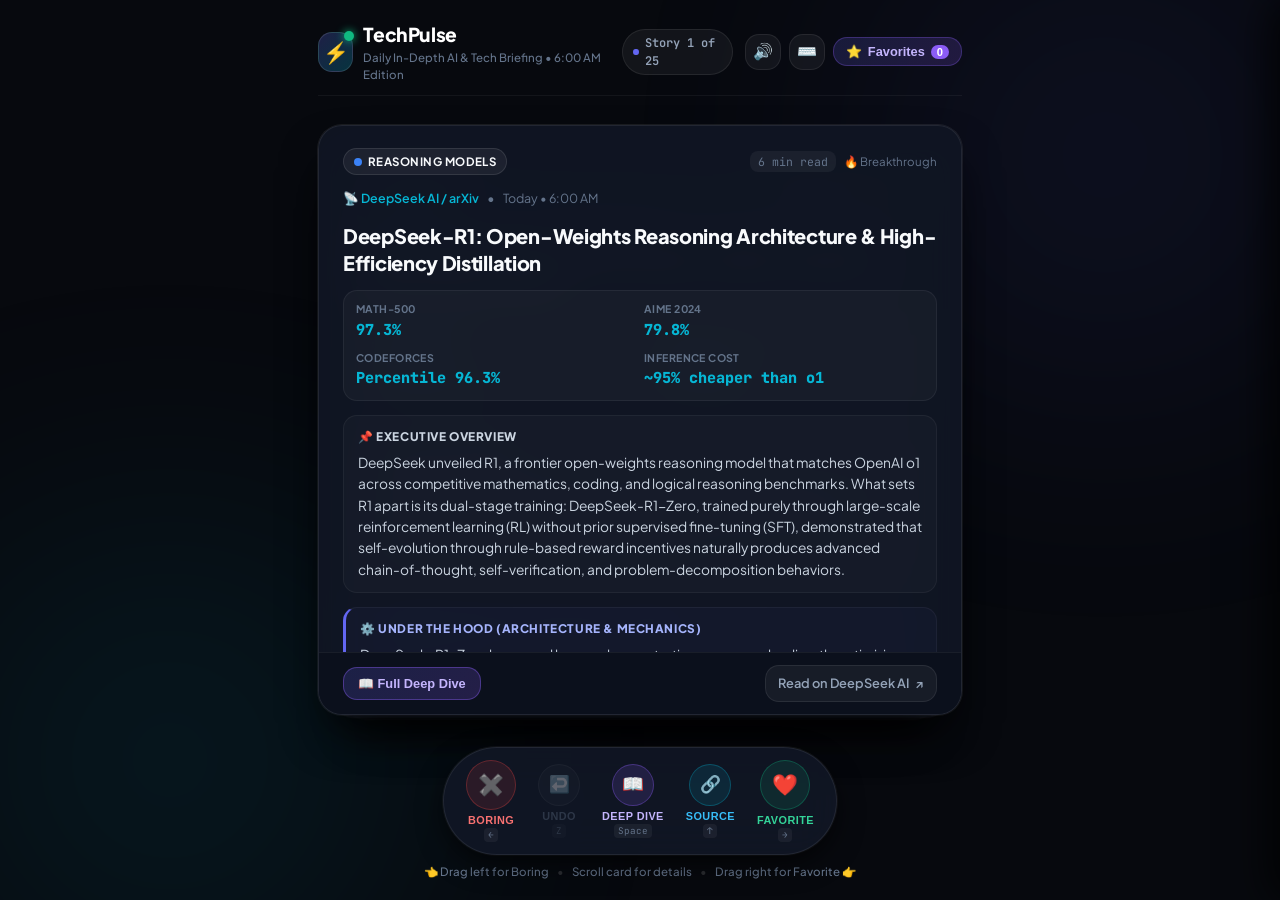
==== index.html @ da5d41d1 "Initial commit: TechPulse AI & Tech Swipe app with 6 AM automation and PWA" ====
<!DOCTYPE html>
<html lang="en">
<head>
  <meta charset="UTF-8">
  <meta name="viewport" content="width=device-width, initial-scale=1.0, maximum-scale=1.0, user-scalable=no">
  <title>TechPulse • In-Depth Daily AI & Tech Swipe</title>
  <meta name="description" content="Tinder-style daily briefing of 25 comprehensive Tech & AI stories. Swipe right to like, swipe left to pass. Fresh edition every morning at 6:00 AM.">
  <link rel="manifest" href="manifest.json">
  <meta name="theme-color" content="#07090e">
  <meta name="apple-mobile-web-app-capable" content="yes">
  <meta name="apple-mobile-web-app-status-bar-style" content="black-translucent">
  <link rel="apple-touch-icon" href="icons/icon-192.png">
  <link rel="icon" type="image/svg+xml" href="icons/icon.svg">
  <link rel="preconnect" href="https://fonts.googleapis.com">
  <link rel="preconnect" href="https://fonts.gstatic.com" crossorigin>
  <link href="https://fonts.googleapis.com/css2?family=Plus+Jakarta+Sans:wght@400;500;600;700;800&family=JetBrains+Mono:wght@400;500;600;700&display=swap" rel="stylesheet">
  <link rel="stylesheet" href="styles.css">
</head>
<body>
  <!-- Ambient background glow elements -->
  <div class="ambient-glow glow-1"></div>
  <div class="ambient-glow glow-2"></div>

  <div class="app-container">
    <!-- Header -->
    <header class="app-header">
      <div class="header-left">
        <div class="brand">
          <div class="brand-icon-wrapper">
            <span class="brand-icon">⚡️</span>
            <span class="live-dot" title="Daily 6:00 AM Auto-Refresh Active"></span>
          </div>
          <div class="brand-text">
            <h1 class="brand-title">TechPulse</h1>
            <p class="brand-subtitle">Daily In-Depth AI & Tech Briefing • 6:00 AM Edition</p>
          </div>
        </div>
      </div>

      <div class="header-center">
        <div class="deck-counter-badge" id="deckCounter">
          <span class="counter-dot"></span>
          <span id="counterText">Story 1 of 25</span>
        </div>
      </div>

      <div class="header-right">
        <!-- Audio toggle -->
        <button id="soundToggleBtn" class="icon-button" title="Toggle Sound FX" aria-label="Toggle Sound Effects">
          <span id="soundIcon">🔊</span>
        </button>

        <!-- Help / Shortcuts -->
        <button id="helpBtn" class="icon-button" title="Keyboard & Swipe Shortcuts" aria-label="Shortcuts">
          <span>⌨️</span>
        </button>

        <!-- Favorites button -->
        <button id="favoritesBtn" class="favorites-toggle-btn" aria-label="Open Saved Articles">
          <span class="fav-icon">⭐️</span>
          <span class="fav-label">Favorites</span>
          <span class="fav-badge" id="favBadgeCount">0</span>
        </button>
      </div>
    </header>

    <!-- Main Swipe Area -->
    <main class="swipe-viewport">
      <!-- Card Stack Canvas Container -->
      <div class="card-stack-container" id="cardStack">
        <div class="deck-loading-state" id="loadingState">
          <div class="spinner"></div>
          <p>Compiling in-depth daily intelligence briefings...</p>
        </div>
      </div>

      <!-- Finished Deck State (Shown when all cards swiped) -->
      <div class="end-of-deck-screen hidden" id="endDeckScreen">
        <div class="end-card-box">
          <div class="end-icon">🎉</div>
          <h2>You're Fully Briefed!</h2>
          <p class="end-subtitle">You reviewed today's complete 25-story in-depth Tech & AI edition.</p>

          <div class="deck-stats-grid">
            <div class="stat-card stat-liked">
              <span class="stat-num" id="statLikedCount">0</span>
              <span class="stat-label">Saved to Favorites</span>
            </div>
            <div class="stat-card stat-passed">
              <span class="stat-num" id="statPassedCount">0</span>
              <span class="stat-label">Passed / Boring</span>
            </div>
            <div class="stat-card stat-total">
              <span class="stat-num" id="statTotalCount">25</span>
              <span class="stat-label">Total Stories</span>
            </div>
          </div>

          <div class="end-actions">
            <button class="btn btn-primary" id="viewFavsFromEndBtn">
              <span>⭐️ View Your Liked Stories (<span id="endFavBtnCount">0</span>)</span>
            </button>
            <button class="btn btn-secondary" id="restartDeckBtn">
              <span>🔄 Restart Today's Deck</span>
            </button>
          </div>

          <div class="daily-notice">
            <span>⏰ Next automatic edition arrives tomorrow at <strong>6:00 AM</strong></span>
          </div>
        </div>
      </div>
    </main>

    <!-- Swipe Action Controls Bar -->
    <footer class="action-dock">
      <div class="dock-buttons">
        <!-- Pass / Boring (Swipe Left) -->
        <button id="passBtn" class="dock-btn btn-pass" title="Swipe Left (Boring / Pass) [← Arrow]" aria-label="Pass">
          <div class="btn-icon">✖️</div>
          <span class="btn-caption">Boring</span>
          <span class="key-hint">←</span>
        </button>

        <!-- Undo last swipe -->
        <button id="undoBtn" class="dock-btn btn-undo" title="Undo Last Swipe [Z]" aria-label="Undo" disabled>
          <div class="btn-icon">↩️</div>
          <span class="btn-caption">Undo</span>
          <span class="key-hint">Z</span>
        </button>

        <!-- Open Deep Dive Modal -->
        <button id="deepDiveBtn" class="dock-btn btn-deep-dive" title="Open Complete Deep Dive [Space / D]" aria-label="Deep Dive">
          <div class="btn-icon">📖</div>
          <span class="btn-caption">Deep Dive</span>
          <span class="key-hint">Space</span>
        </button>

        <!-- Open Article Link -->
        <button id="openLinkBtn" class="dock-btn btn-open-link" title="Open Primary Source Link in New Tab [↑ Arrow]" aria-label="Open Article">
          <div class="btn-icon">🔗</div>
          <span class="btn-caption">Source</span>
          <span class="key-hint">↑</span>
        </button>

        <!-- Like / Favorite (Swipe Right) -->
        <button id="likeBtn" class="dock-btn btn-like" title="Swipe Right (Like & Save to Favorites) [→ Arrow]" aria-label="Like & Save">
          <div class="btn-icon">❤️</div>
          <span class="btn-caption">Favorite</span>
          <span class="key-hint">→</span>
        </button>
      </div>

      <div class="swipe-hint-bar">
        <span>👈 Drag left for Boring</span>
        <span class="hint-separator">•</span>
        <span>Scroll card for details</span>
        <span class="hint-separator">•</span>
        <span>Drag right for Favorite 👉</span>
      </div>
    </footer>
  </div>

  <!-- Deep Dive Reader Modal -->
  <dialog class="deep-dive-dialog" id="deepDiveDialog">
    <div class="reader-container" id="deepDiveContent">
      <!-- Populated dynamically by app.js -->
    </div>
  </dialog>

  <!-- Favorites Drawer (Modal / Slide-Over) -->
  <div class="drawer-overlay" id="drawerOverlay"></div>
  <aside class="favorites-drawer" id="favoritesDrawer" aria-label="Saved Articles Drawer">
    <div class="drawer-header">
      <div class="drawer-title-group">
        <span class="drawer-title-icon">⭐️</span>
        <h2>Your Saved Favorites</h2>
        <span class="drawer-count-pill" id="drawerPillCount">0 items</span>
      </div>
      <button class="drawer-close-btn" id="closeDrawerBtn" aria-label="Close drawer">✕</button>
    </div>

    <!-- Category filter row -->
    <div class="drawer-filter-bar" id="drawerCategoryFilters">
      <button class="filter-chip active" data-category="ALL">All (<span id="allCount">0</span>)</button>
    </div>

    <!-- Saved items list -->
    <div class="drawer-content" id="favoritesListContainer">
      <!-- Populated dynamically -->
    </div>

    <!-- Drawer Footer Actions -->
    <div class="drawer-footer">
      <button class="btn btn-outline" id="exportFavoritesBtn" title="Copy markdown summary of favorites">
        <span>📋 Export / Copy as Markdown</span>
      </button>
      <button class="btn btn-danger-subtle" id="clearAllFavoritesBtn" title="Clear all saved articles">
        <span>🗑 Clear All</span>
      </button>
    </div>
  </aside>

  <!-- Keyboard Shortcuts & Info Dialog -->
  <dialog class="shortcuts-dialog" id="shortcutsDialog">
    <div class="dialog-box">
      <div class="dialog-header">
        <h3>⚡️ TechPulse Navigation Guide</h3>
        <button class="dialog-close-btn" id="closeDialogBtn">✕</button>
      </div>
      <div class="dialog-body">
        <div class="guide-grid">
          <div class="guide-item">
            <kbd>→</kbd> or <strong>Swipe Right</strong>
            <p>Save story to your Favorites list</p>
          </div>
          <div class="guide-item">
            <kbd>←</kbd> or <strong>Swipe Left</strong>
            <p>Mark as Boring & skip to next</p>
          </div>
          <div class="guide-item">
            <kbd>Space</kbd> or <kbd>D</kbd>
            <p>Open full Deep Dive reader modal</p>
          </div>
          <div class="guide-item">
            <kbd>↑</kbd>
            <p>Open original source link in new tab</p>
          </div>
          <div class="guide-item">
            <kbd>Z</kbd>
            <p>Undo your last card swipe</p>
          </div>
          <div class="guide-item">
            <kbd>F</kbd>
            <p>Open / Close Favorites drawer</p>
          </div>
          <div class="guide-item">
            <kbd>Esc</kbd>
            <p>Close any open dialog or drawer</p>
          </div>
        </div>

        <div class="edition-info-box">
          <h4>⏰ How the 6:00 AM Daily Feed Works</h4>
          <p>Every morning at 6:00 AM, the automated news aggregator queries top Tech & AI sources (Hacker News, arXiv, TechCrunch AI, The Verge, official labs). It extracts 20 to 25 high-signal breakthroughs, filters out noise, compiles comprehensive technical deep dives, and delivers your morning swipe deck.</p>
        </div>
      </div>
      <div class="dialog-footer">
        <button class="btn btn-primary" id="dialogGotItBtn">Got it, let's explore!</button>
      </div>
    </div>
  </dialog>

  <!-- Toast notification container -->
  <div class="toast-container" id="toastContainer"></div>

  <script src="app.js"></script>
</body>
</html>
---- styles.css ----
/* ==========================================================================
   TechPulse - Modern Tinder-style In-Depth Tech & AI News Swipe Web App
   ========================================================================== */

:root {
  --bg-primary: #07090e;
  --bg-secondary: #0f1422;
  --bg-card: rgba(16, 22, 36, 0.94);
  --bg-card-border: rgba(255, 255, 255, 0.08);
  --bg-card-border-hover: rgba(99, 102, 241, 0.4);
  
  --text-primary: #f8fafc;
  --text-secondary: #94a3b8;
  --text-muted: #64748b;
  
  --accent-cyan: #06b6d4;
  --accent-indigo: #6366f1;
  --accent-purple: #8b5cf6;
  --accent-emerald: #10b981;
  --accent-rose: #f43f5e;
  --accent-amber: #f59e0b;
  
  --color-like: #10b981;
  --color-like-glow: rgba(16, 185, 129, 0.35);
  --color-pass: #ef4444;
  --color-pass-glow: rgba(239, 68, 68, 0.35);
  
  --font-sans: 'Plus Jakarta Sans', -apple-system, BlinkMacSystemFont, 'Segoe UI', Roboto, sans-serif;
  --font-mono: 'JetBrains Mono', monospace;
  
  --radius-sm: 8px;
  --radius-md: 14px;
  --radius-lg: 24px;
  --radius-full: 9999px;
  
  --shadow-card: 0 25px 50px -15px rgba(0, 0, 0, 0.8), 0 0 0 1px rgba(255, 255, 255, 0.08);
  --shadow-dock: 0 10px 30px -5px rgba(0, 0, 0, 0.8), 0 0 0 1px rgba(255, 255, 255, 0.06);
}

*, *::before, *::after {
  box-sizing: border-box;
  margin: 0;
  padding: 0;
  -webkit-tap-highlight-color: transparent;
}

body {
  font-family: var(--font-sans);
  background-color: var(--bg-primary);
  color: var(--text-primary);
  min-height: 100vh;
  min-height: 100dvh;
  overflow-x: hidden;
  position: relative;
  line-height: 1.5;
  -webkit-font-smoothing: antialiased;
}

/* Background Ambient Glows */
.ambient-glow {
  position: fixed;
  border-radius: 50%;
  filter: blur(140px);
  pointer-events: none;
  z-index: 0;
  opacity: 0.22;
}

.glow-1 {
  width: 550px;
  height: 550px;
  background: radial-gradient(circle, var(--accent-indigo) 0%, transparent 70%);
  top: -120px;
  right: -100px;
}

.glow-2 {
  width: 580px;
  height: 580px;
  background: radial-gradient(circle, var(--accent-cyan) 0%, transparent 70%);
  bottom: -150px;
  left: -120px;
}

/* App Outer Container */
.app-container {
  position: relative;
  z-index: 1;
  max-width: 680px;
  margin: 0 auto;
  min-height: 100vh;
  min-height: 100dvh;
  display: flex;
  flex-direction: column;
  padding: 12px 18px 20px 18px;
}

/* Header */
.app-header {
  display: flex;
  align-items: center;
  justify-content: space-between;
  gap: 12px;
  padding: 8px 0 12px 0;
  border-bottom: 1px solid rgba(255, 255, 255, 0.05);
}

.header-left .brand {
  display: flex;
  align-items: center;
  gap: 10px;
}

.brand-icon-wrapper {
  position: relative;
  width: 40px;
  height: 40px;
  border-radius: var(--radius-md);
  background: linear-gradient(135deg, rgba(99, 102, 241, 0.25), rgba(6, 182, 212, 0.25));
  border: 1px solid rgba(255, 255, 255, 0.12);
  display: flex;
  align-items: center;
  justify-content: center;
  font-size: 1.3rem;
}

.live-dot {
  position: absolute;
  top: -2px;
  right: -2px;
  width: 10px;
  height: 10px;
  border-radius: 50%;
  background-color: var(--accent-emerald);
  box-shadow: 0 0 8px var(--accent-emerald);
  animation: pulse-ring 2s infinite ease-in-out;
}

@keyframes pulse-ring {
  0% { transform: scale(0.95); box-shadow: 0 0 0 0 rgba(16, 185, 129, 0.7); }
  70% { transform: scale(1.1); box-shadow: 0 0 0 6px rgba(16, 185, 129, 0); }
  100% { transform: scale(0.95); box-shadow: 0 0 0 0 rgba(16, 185, 129, 0); }
}

.brand-title {
  font-size: 1.2rem;
  font-weight: 800;
  letter-spacing: -0.02em;
  background: linear-gradient(135deg, #ffffff 40%, var(--accent-cyan) 100%);
  -webkit-background-clip: text;
  -webkit-text-fill-color: transparent;
}

.brand-subtitle {
  font-size: 0.72rem;
  color: var(--text-muted);
  font-weight: 500;
}

.header-center {
  display: flex;
  align-items: center;
}

.deck-counter-badge {
  display: inline-flex;
  align-items: center;
  gap: 6px;
  background: rgba(255, 255, 255, 0.05);
  border: 1px solid rgba(255, 255, 255, 0.08);
  padding: 4px 10px;
  border-radius: var(--radius-full);
  font-size: 0.75rem;
  font-weight: 600;
  color: var(--text-secondary);
  font-family: var(--font-mono);
}

.counter-dot {
  width: 6px;
  height: 6px;
  border-radius: 50%;
  background-color: var(--accent-indigo);
}

.header-right {
  display: flex;
  align-items: center;
  gap: 8px;
}

.icon-button {
  background: rgba(255, 255, 255, 0.05);
  border: 1px solid rgba(255, 255, 255, 0.08);
  color: var(--text-secondary);
  width: 36px;
  height: 36px;
  border-radius: var(--radius-md);
  display: flex;
  align-items: center;
  justify-content: center;
  cursor: pointer;
  font-size: 1rem;
  transition: all 0.2s ease;
}

.icon-button:hover {
  background: rgba(255, 255, 255, 0.12);
  color: var(--text-primary);
  border-color: rgba(255, 255, 255, 0.2);
}

.favorites-toggle-btn {
  display: flex;
  align-items: center;
  gap: 6px;
  background: linear-gradient(135deg, rgba(99, 102, 241, 0.18), rgba(139, 92, 246, 0.18));
  border: 1px solid rgba(139, 92, 246, 0.3);
  color: #c4b5fd;
  padding: 6px 12px;
  border-radius: var(--radius-md);
  cursor: pointer;
  font-size: 0.8rem;
  font-weight: 600;
  transition: all 0.2s ease;
}

.favorites-toggle-btn:hover {
  background: linear-gradient(135deg, rgba(99, 102, 241, 0.3), rgba(139, 92, 246, 0.3));
  border-color: rgba(139, 92, 246, 0.5);
  color: #fff;
  transform: translateY(-1px);
}

.fav-badge {
  background: var(--accent-purple);
  color: #fff;
  font-size: 0.7rem;
  padding: 1px 6px;
  border-radius: var(--radius-full);
  font-weight: 700;
}

/* ==========================================================================
   Swipe Viewport & Card Stack
   ========================================================================== */

.swipe-viewport {
  position: relative;
  flex: 1;
  display: flex;
  align-items: center;
  justify-content: center;
  margin: 10px 0;
  perspective: 1200px;
  min-height: 580px;
}

.card-stack-container {
  position: relative;
  width: 100%;
  height: 100%;
  min-height: 590px;
  max-height: 640px;
  display: flex;
  align-items: center;
  justify-content: center;
}

/* Individual News Card */
.news-card {
  position: absolute;
  width: 100%;
  height: 100%;
  max-height: 620px;
  background: var(--bg-card);
  backdrop-filter: blur(24px);
  -webkit-backdrop-filter: blur(24px);
  border-radius: var(--radius-lg);
  border: 1px solid var(--bg-card-border);
  box-shadow: var(--shadow-card);
  padding: 0;
  display: flex;
  flex-direction: column;
  will-change: transform, opacity;
  user-select: none;
  cursor: grab;
  transition: transform 0.25s cubic-bezier(0.175, 0.885, 0.32, 1.275), box-shadow 0.2s ease;
  overflow: hidden;
}

.news-card:active {
  cursor: grabbing;
}

/* Stack depth styling */
.news-card.card-depth-0 {
  z-index: 10;
  transform: translateY(0) scale(1);
  opacity: 1;
}

.news-card.card-depth-1 {
  z-index: 9;
  transform: translateY(14px) scale(0.96);
  opacity: 0.85;
  pointer-events: none;
  filter: brightness(0.92);
}

.news-card.card-depth-2 {
  z-index: 8;
  transform: translateY(28px) scale(0.92);
  opacity: 0.65;
  pointer-events: none;
  filter: brightness(0.85);
}

.news-card.card-depth-hidden {
  display: none;
}

/* Swipe Stamp Indicators */
.stamp-indicator {
  position: absolute;
  top: 24px;
  padding: 6px 18px;
  border-radius: var(--radius-md);
  font-weight: 800;
  font-size: 1.15rem;
  letter-spacing: 0.08em;
  text-transform: uppercase;
  border: 3px solid currentColor;
  opacity: 0;
  pointer-events: none;
  z-index: 50;
  transform: scale(0.8);
  transition: opacity 0.1s ease, transform 0.1s ease;
}

.stamp-like {
  right: 24px;
  color: var(--color-like);
  border-color: var(--color-like);
  background: rgba(16, 185, 129, 0.2);
  box-shadow: 0 0 24px var(--color-like-glow);
  transform: rotate(12deg);
}

.stamp-pass {
  left: 24px;
  color: var(--color-pass);
  border-color: var(--color-pass);
  background: rgba(239, 68, 68, 0.2);
  box-shadow: 0 0 24px var(--color-pass-glow);
  transform: rotate(-12deg);
}

/* Scrollable Card Body */
.card-scroll-area {
  flex: 1;
  overflow-y: auto;
  overscroll-behavior: contain;
  padding: 22px 24px 16px 24px;
  display: flex;
  flex-direction: column;
  gap: 14px;
  scrollbar-width: thin;
  scrollbar-color: rgba(255, 255, 255, 0.15) transparent;
}

.card-scroll-area::-webkit-scrollbar {
  width: 5px;
}

.card-scroll-area::-webkit-scrollbar-track {
  background: transparent;
}

.card-scroll-area::-webkit-scrollbar-thumb {
  background: rgba(255, 255, 255, 0.15);
  border-radius: 10px;
}

/* Card Header Meta */
.card-top-bar {
  display: flex;
  align-items: center;
  justify-content: space-between;
  gap: 8px;
}

.category-pill {
  display: inline-flex;
  align-items: center;
  gap: 6px;
  font-size: 0.72rem;
  font-weight: 700;
  text-transform: uppercase;
  letter-spacing: 0.04em;
  padding: 4px 10px;
  border-radius: var(--radius-full);
  background: rgba(255, 255, 255, 0.06);
  border: 1px solid rgba(255, 255, 255, 0.1);
}

.category-dot {
  width: 8px;
  height: 8px;
  border-radius: 50%;
}

.card-meta-right {
  display: flex;
  align-items: center;
  gap: 8px;
  font-size: 0.72rem;
  color: var(--text-muted);
}

.read-time-pill {
  font-family: var(--font-mono);
  background: rgba(255, 255, 255, 0.05);
  padding: 2px 8px;
  border-radius: var(--radius-sm);
}

.card-source-row {
  display: flex;
  align-items: center;
  gap: 8px;
  font-size: 0.78rem;
  color: var(--accent-cyan);
  font-weight: 600;
}

.source-badge {
  display: inline-flex;
  align-items: center;
  gap: 4px;
}

.date-divider {
  color: var(--text-muted);
}

.edition-time {
  color: var(--text-muted);
  font-weight: 400;
}

/* Headline */
.card-headline {
  font-size: 1.25rem;
  font-weight: 800;
  color: var(--text-primary);
  line-height: 1.35;
  letter-spacing: -0.015em;
}

/* Key Metrics Grid */
.metrics-grid {
  display: grid;
  grid-template-columns: repeat(2, 1fr);
  gap: 8px;
  background: rgba(255, 255, 255, 0.03);
  border: 1px solid rgba(255, 255, 255, 0.06);
  border-radius: var(--radius-md);
  padding: 10px 12px;
}

.metric-item {
  display: flex;
  flex-direction: column;
  gap: 2px;
}

.metric-label {
  font-size: 0.66rem;
  color: var(--text-muted);
  text-transform: uppercase;
  font-weight: 700;
  letter-spacing: 0.04em;
}

.metric-val {
  font-size: 0.95rem;
  font-weight: 800;
  font-family: var(--font-mono);
  color: var(--accent-cyan);
}

/* Section Box Styling */
.intel-section {
  background: rgba(255, 255, 255, 0.025);
  border-radius: var(--radius-md);
  border: 1px solid rgba(255, 255, 255, 0.05);
  padding: 12px 14px;
  display: flex;
  flex-direction: column;
  gap: 6px;
}

.intel-section-title {
  display: flex;
  align-items: center;
  gap: 6px;
  font-size: 0.74rem;
  font-weight: 800;
  text-transform: uppercase;
  letter-spacing: 0.05em;
  color: #cbd5e1;
}

.intel-section-text {
  font-size: 0.86rem;
  color: #cbd5e1;
  line-height: 1.55;
}

.tech-breakdown-box {
  border-left: 3px solid var(--accent-indigo);
  background: rgba(99, 102, 241, 0.04);
}

.tech-breakdown-box .intel-section-title {
  color: #a5b4fc;
}

.impact-box {
  border-left: 3px solid var(--accent-emerald);
  background: rgba(16, 185, 129, 0.04);
}

.impact-box .intel-section-title {
  color: #6ee7b7;
}

/* Resources & Links row */
.resource-links-row {
  display: flex;
  flex-wrap: wrap;
  align-items: center;
  gap: 8px;
  padding-top: 4px;
}

.resource-pill {
  display: inline-flex;
  align-items: center;
  gap: 6px;
  font-size: 0.74rem;
  font-weight: 600;
  color: #93c5fd;
  background: rgba(59, 130, 246, 0.1);
  border: 1px solid rgba(59, 130, 246, 0.25);
  padding: 5px 10px;
  border-radius: var(--radius-sm);
  text-decoration: none;
  transition: all 0.2s ease;
}

.resource-pill:hover {
  background: rgba(59, 130, 246, 0.25);
  border-color: rgba(59, 130, 246, 0.5);
  color: #fff;
  transform: translateY(-1px);
}

/* Card Fixed Bottom Action Bar */
.card-bottom-action-bar {
  padding: 12px 24px;
  background: rgba(11, 16, 28, 0.95);
  border-top: 1px solid rgba(255, 255, 255, 0.06);
  display: flex;
  align-items: center;
  justify-content: space-between;
  gap: 12px;
}

.card-deep-dive-btn {
  display: inline-flex;
  align-items: center;
  gap: 6px;
  background: linear-gradient(135deg, rgba(99, 102, 241, 0.2), rgba(139, 92, 246, 0.2));
  border: 1px solid rgba(139, 92, 246, 0.4);
  color: #c4b5fd;
  padding: 8px 14px;
  border-radius: var(--radius-md);
  font-size: 0.8rem;
  font-weight: 700;
  cursor: pointer;
  transition: all 0.2s ease;
}

.card-deep-dive-btn:hover {
  background: linear-gradient(135deg, rgba(99, 102, 241, 0.35), rgba(139, 92, 246, 0.35));
  color: #fff;
  border-color: rgba(139, 92, 246, 0.6);
  transform: translateY(-1px);
}

.card-source-link {
  display: inline-flex;
  align-items: center;
  gap: 6px;
  color: var(--text-secondary);
  font-size: 0.8rem;
  font-weight: 600;
  text-decoration: none;
  padding: 8px 12px;
  border-radius: var(--radius-md);
  background: rgba(255, 255, 255, 0.05);
  border: 1px solid rgba(255, 255, 255, 0.08);
  transition: all 0.2s ease;
}

.card-source-link:hover {
  background: rgba(255, 255, 255, 0.12);
  color: #fff;
  border-color: rgba(255, 255, 255, 0.2);
}

/* ==========================================================================
   Action Dock (Bottom Controls)
   ========================================================================== */

.action-dock {
  display: flex;
  flex-direction: column;
  align-items: center;
  gap: 8px;
  padding: 4px 0 0 0;
}

.dock-buttons {
  display: flex;
  align-items: center;
  justify-content: center;
  gap: 14px;
  background: rgba(18, 24, 39, 0.85);
  backdrop-filter: blur(20px);
  -webkit-backdrop-filter: blur(20px);
  border: 1px solid rgba(255, 255, 255, 0.08);
  border-radius: var(--radius-full);
  padding: 8px 18px;
  box-shadow: var(--shadow-dock);
}

.dock-btn {
  display: flex;
  flex-direction: column;
  align-items: center;
  justify-content: center;
  background: transparent;
  border: none;
  cursor: pointer;
  padding: 4px;
  transition: transform 0.15s ease, opacity 0.15s ease;
  outline: none;
}

.dock-btn:active:not(:disabled) {
  transform: scale(0.9);
}

.dock-btn:disabled {
  opacity: 0.35;
  cursor: not-allowed;
}

.dock-btn .btn-icon {
  width: 50px;
  height: 50px;
  border-radius: 50%;
  display: flex;
  align-items: center;
  justify-content: center;
  font-size: 1.3rem;
  border: 1px solid transparent;
  transition: all 0.2s cubic-bezier(0.34, 1.56, 0.64, 1);
}

.dock-btn .btn-caption {
  font-size: 0.68rem;
  font-weight: 700;
  margin-top: 4px;
  text-transform: uppercase;
  letter-spacing: 0.04em;
}

.dock-btn .key-hint {
  font-family: var(--font-mono);
  font-size: 0.58rem;
  color: var(--text-muted);
  background: rgba(255, 255, 255, 0.05);
  padding: 1px 4px;
  border-radius: 4px;
  margin-top: 2px;
}

/* Button Variants */
.btn-pass .btn-icon {
  background: rgba(239, 68, 68, 0.12);
  border-color: rgba(239, 68, 68, 0.3);
  color: #f87171;
}

.btn-pass:hover:not(:disabled) .btn-icon {
  background: rgba(239, 68, 68, 0.25);
  border-color: #ef4444;
  transform: scale(1.08);
  box-shadow: 0 0 18px var(--color-pass-glow);
}

.btn-pass .btn-caption {
  color: #f87171;
}

.btn-undo .btn-icon {
  width: 42px;
  height: 42px;
  background: rgba(255, 255, 255, 0.06);
  border-color: rgba(255, 255, 255, 0.1);
  color: #94a3b8;
  font-size: 1.05rem;
}

.btn-undo:hover:not(:disabled) .btn-icon {
  background: rgba(255, 255, 255, 0.12);
  color: #fff;
  transform: scale(1.06);
}

.btn-undo .btn-caption {
  color: var(--text-muted);
}

.btn-deep-dive .btn-icon {
  width: 42px;
  height: 42px;
  background: rgba(139, 92, 246, 0.15);
  border-color: rgba(139, 92, 246, 0.35);
  color: #c4b5fd;
  font-size: 1.1rem;
}

.btn-deep-dive:hover:not(:disabled) .btn-icon {
  background: rgba(139, 92, 246, 0.3);
  border-color: #8b5cf6;
  transform: scale(1.06);
  box-shadow: 0 0 16px rgba(139, 92, 246, 0.35);
}

.btn-deep-dive .btn-caption {
  color: #c4b5fd;
}

.btn-open-link .btn-icon {
  width: 42px;
  height: 42px;
  background: rgba(6, 182, 212, 0.12);
  border-color: rgba(6, 182, 212, 0.3);
  color: #38bdf8;
  font-size: 1.05rem;
}

.btn-open-link:hover:not(:disabled) .btn-icon {
  background: rgba(6, 182, 212, 0.25);
  border-color: #06b6d4;
  transform: scale(1.06);
  box-shadow: 0 0 16px rgba(6, 182, 212, 0.3);
}

.btn-open-link .btn-caption {
  color: #38bdf8;
}

.btn-like .btn-icon {
  background: rgba(16, 185, 129, 0.12);
  border-color: rgba(16, 185, 129, 0.3);
  color: #34d399;
}

.btn-like:hover:not(:disabled) .btn-icon {
  background: rgba(16, 185, 129, 0.25);
  border-color: #10b981;
  transform: scale(1.08);
  box-shadow: 0 0 18px var(--color-like-glow);
}

.btn-like .btn-caption {
  color: #34d399;
}

.swipe-hint-bar {
  display: flex;
  align-items: center;
  gap: 8px;
  font-size: 0.72rem;
  color: var(--text-muted);
  font-weight: 500;
}

.hint-separator {
  color: rgba(255, 255, 255, 0.15);
}

/* ==========================================================================
   Deep Dive Reader Dialog
   ========================================================================== */

.deep-dive-dialog {
  border: none;
  border-radius: var(--radius-lg);
  background: transparent;
  padding: 0;
  max-width: 720px;
  width: 92%;
  max-height: 85vh;
  margin: auto;
  box-shadow: 0 25px 60px -10px rgba(0, 0, 0, 0.9);
}

.deep-dive-dialog::backdrop {
  background: rgba(0, 0, 0, 0.82);
  backdrop-filter: blur(10px);
  -webkit-backdrop-filter: blur(10px);
}

.reader-container {
  background: #0d1322;
  border: 1px solid rgba(255, 255, 255, 0.12);
  border-radius: var(--radius-lg);
  display: flex;
  flex-direction: column;
  max-height: 85vh;
  overflow: hidden;
  color: var(--text-primary);
}

.reader-header {
  display: flex;
  align-items: center;
  justify-content: space-between;
  padding: 18px 24px;
  border-bottom: 1px solid rgba(255, 255, 255, 0.08);
  background: rgba(15, 21, 35, 0.8);
}

.reader-header-left {
  display: flex;
  align-items: center;
  gap: 8px;
}

.reader-scroll-content {
  flex: 1;
  overflow-y: auto;
  padding: 24px;
  display: flex;
  flex-direction: column;
  gap: 20px;
  line-height: 1.65;
}

.reader-scroll-content h1 {
  font-size: 1.45rem;
  font-weight: 800;
  line-height: 1.35;
}

.reader-paragraph {
  font-size: 0.95rem;
  color: #cbd5e1;
}

.reader-section-title {
  display: flex;
  align-items: center;
  gap: 8px;
  font-size: 1rem;
  font-weight: 800;
  color: #fff;
  border-bottom: 1px solid rgba(255, 255, 255, 0.08);
  padding-bottom: 6px;
  margin-top: 10px;
}

.reader-footer {
  padding: 16px 24px;
  border-top: 1px solid rgba(255, 255, 255, 0.08);
  display: flex;
  align-items: center;
  justify-content: space-between;
  background: rgba(15, 21, 35, 0.8);
}

/* ==========================================================================
   End of Deck Screen
   ========================================================================== */

.end-of-deck-screen {
  position: absolute;
  top: 0;
  left: 0;
  width: 100%;
  height: 100%;
  display: flex;
  align-items: center;
  justify-content: center;
  z-index: 20;
}

.end-card-box {
  width: 100%;
  background: var(--bg-card);
  backdrop-filter: blur(20px);
  -webkit-backdrop-filter: blur(20px);
  border: 1px solid var(--bg-card-border);
  border-radius: var(--radius-lg);
  padding: 36px 24px;
  text-align: center;
  box-shadow: var(--shadow-card);
  animation: fade-scale-in 0.3s cubic-bezier(0.16, 1, 0.3, 1);
}

@keyframes fade-scale-in {
  from { opacity: 0; transform: scale(0.92); }
  to { opacity: 1; transform: scale(1); }
}

.end-icon {
  font-size: 3rem;
  margin-bottom: 12px;
}

.end-card-box h2 {
  font-size: 1.5rem;
  font-weight: 800;
  margin-bottom: 6px;
}

.end-subtitle {
  color: var(--text-secondary);
  font-size: 0.88rem;
  margin-bottom: 24px;
}

.deck-stats-grid {
  display: grid;
  grid-template-columns: repeat(3, 1fr);
  gap: 10px;
  margin-bottom: 24px;
}

.stat-card {
  background: rgba(255, 255, 255, 0.04);
  border: 1px solid rgba(255, 255, 255, 0.06);
  border-radius: var(--radius-md);
  padding: 12px 6px;
  display: flex;
  flex-direction: column;
  gap: 4px;
}

.stat-num {
  font-size: 1.4rem;
  font-weight: 800;
  font-family: var(--font-mono);
}

.stat-label {
  font-size: 0.68rem;
  color: var(--text-muted);
  text-transform: uppercase;
  font-weight: 600;
}

.stat-liked .stat-num { color: var(--accent-emerald); }
.stat-passed .stat-num { color: #f87171; }
.stat-total .stat-num { color: var(--accent-cyan); }

.end-actions {
  display: flex;
  flex-direction: column;
  gap: 10px;
  margin-bottom: 20px;
}

.btn {
  display: inline-flex;
  align-items: center;
  justify-content: center;
  gap: 8px;
  padding: 12px 20px;
  border-radius: var(--radius-md);
  font-size: 0.9rem;
  font-weight: 700;
  cursor: pointer;
  border: none;
  transition: all 0.2s ease;
}

.btn-primary {
  background: linear-gradient(135deg, var(--accent-indigo), var(--accent-purple));
  color: #fff;
  box-shadow: 0 4px 15px rgba(99, 102, 241, 0.35);
}

.btn-primary:hover {
  transform: translateY(-2px);
  box-shadow: 0 6px 20px rgba(99, 102, 241, 0.5);
}

.btn-secondary {
  background: rgba(255, 255, 255, 0.08);
  border: 1px solid rgba(255, 255, 255, 0.12);
  color: var(--text-primary);
}

.btn-secondary:hover {
  background: rgba(255, 255, 255, 0.15);
}

.btn-outline {
  background: transparent;
  border: 1px solid rgba(255, 255, 255, 0.15);
  color: var(--text-primary);
}

.btn-outline:hover {
  background: rgba(255, 255, 255, 0.08);
  border-color: rgba(255, 255, 255, 0.25);
}

.btn-danger-subtle {
  background: rgba(239, 68, 68, 0.1);
  border: 1px solid rgba(239, 68, 68, 0.2);
  color: #f87171;
}

.btn-danger-subtle:hover {
  background: rgba(239, 68, 68, 0.2);
}

.daily-notice {
  font-size: 0.78rem;
  color: var(--text-muted);
  background: rgba(255, 255, 255, 0.03);
  padding: 8px 12px;
  border-radius: var(--radius-sm);
}

/* ==========================================================================
   Favorites Drawer
   ========================================================================== */

.drawer-overlay {
  position: fixed;
  inset: 0;
  background: rgba(0, 0, 0, 0.65);
  backdrop-filter: blur(6px);
  -webkit-backdrop-filter: blur(6px);
  z-index: 100;
  opacity: 0;
  pointer-events: none;
  transition: opacity 0.25s ease;
}

.drawer-overlay.active {
  opacity: 1;
  pointer-events: auto;
}

.favorites-drawer {
  position: fixed;
  top: 0;
  right: 0;
  bottom: 0;
  width: 100%;
  max-width: 520px;
  background: #0d121f;
  border-left: 1px solid rgba(255, 255, 255, 0.08);
  z-index: 101;
  display: flex;
  flex-direction: column;
  transform: translateX(100%);
  transition: transform 0.3s cubic-bezier(0.16, 1, 0.3, 1);
  box-shadow: -10px 0 40px rgba(0, 0, 0, 0.8);
}

.favorites-drawer.open {
  transform: translateX(0);
}

.drawer-header {
  display: flex;
  align-items: center;
  justify-content: space-between;
  padding: 18px 20px;
  border-bottom: 1px solid rgba(255, 255, 255, 0.06);
}

.drawer-title-group {
  display: flex;
  align-items: center;
  gap: 10px;
}

.drawer-title-group h2 {
  font-size: 1.15rem;
  font-weight: 800;
}

.drawer-count-pill {
  font-size: 0.72rem;
  background: rgba(139, 92, 246, 0.2);
  color: #c4b5fd;
  border: 1px solid rgba(139, 92, 246, 0.4);
  padding: 2px 8px;
  border-radius: var(--radius-full);
  font-weight: 700;
}

.drawer-close-btn {
  background: rgba(255, 255, 255, 0.06);
  border: 1px solid rgba(255, 255, 255, 0.1);
  color: var(--text-secondary);
  width: 32px;
  height: 32px;
  border-radius: var(--radius-full);
  cursor: pointer;
  display: flex;
  align-items: center;
  justify-content: center;
  font-size: 1rem;
}

.drawer-close-btn:hover {
  background: rgba(255, 255, 255, 0.15);
  color: #fff;
}

.drawer-filter-bar {
  display: flex;
  gap: 6px;
  padding: 10px 18px;
  overflow-x: auto;
  border-bottom: 1px solid rgba(255, 255, 255, 0.04);
  scrollbar-width: none;
}

.drawer-filter-bar::-webkit-scrollbar {
  display: none;
}

.filter-chip {
  background: rgba(255, 255, 255, 0.05);
  border: 1px solid rgba(255, 255, 255, 0.08);
  color: var(--text-secondary);
  padding: 4px 10px;
  border-radius: var(--radius-full);
  font-size: 0.72rem;
  font-weight: 600;
  white-space: nowrap;
  cursor: pointer;
  transition: all 0.15s ease;
}

.filter-chip.active {
  background: var(--accent-indigo);
  color: #fff;
  border-color: var(--accent-indigo);
}

.drawer-content {
  flex: 1;
  overflow-y: auto;
  padding: 16px 20px;
  display: flex;
  flex-direction: column;
  gap: 14px;
}

.favorite-item-card {
  background: rgba(255, 255, 255, 0.03);
  border: 1px solid rgba(255, 255, 255, 0.06);
  border-radius: var(--radius-md);
  padding: 16px;
  display: flex;
  flex-direction: column;
  gap: 8px;
  transition: border-color 0.2s ease, transform 0.2s ease;
}

.favorite-item-card:hover {
  border-color: rgba(255, 255, 255, 0.15);
  transform: translateY(-1px);
}

.fav-item-top {
  display: flex;
  align-items: center;
  justify-content: space-between;
}

.fav-item-cat {
  font-size: 0.68rem;
  font-weight: 700;
  text-transform: uppercase;
  color: var(--accent-cyan);
}

.fav-item-source {
  font-size: 0.7rem;
  color: var(--text-muted);
}

.fav-item-title {
  font-size: 0.98rem;
  font-weight: 700;
  color: var(--text-primary);
  line-height: 1.35;
  text-decoration: none;
}

.fav-item-title:hover {
  color: var(--accent-cyan);
}

.fav-item-summary {
  font-size: 0.82rem;
  color: var(--text-secondary);
  line-height: 1.45;
}

.fav-metrics-mini {
  display: flex;
  gap: 6px;
  flex-wrap: wrap;
  margin-top: 4px;
}

.fav-metric-tag {
  background: rgba(255, 255, 255, 0.05);
  border: 1px solid rgba(255, 255, 255, 0.08);
  border-radius: var(--radius-sm);
  padding: 2px 6px;
  font-family: var(--font-mono);
  font-size: 0.68rem;
  color: var(--accent-cyan);
}

.fav-item-actions {
  display: flex;
  align-items: center;
  justify-content: space-between;
  margin-top: 6px;
  padding-top: 8px;
  border-top: 1px solid rgba(255, 255, 255, 0.04);
}

.fav-read-link {
  display: inline-flex;
  align-items: center;
  gap: 4px;
  font-size: 0.78rem;
  color: var(--accent-cyan);
  text-decoration: none;
  font-weight: 600;
}

.fav-read-link:hover {
  text-decoration: underline;
}

.fav-remove-btn {
  background: transparent;
  border: none;
  color: var(--text-muted);
  cursor: pointer;
  font-size: 0.75rem;
  padding: 2px 6px;
  border-radius: var(--radius-sm);
}

.fav-remove-btn:hover {
  color: #f87171;
  background: rgba(239, 68, 68, 0.1);
}

.fav-empty-state {
  display: flex;
  flex-direction: column;
  align-items: center;
  justify-content: center;
  text-align: center;
  padding: 60px 20px;
  color: var(--text-muted);
}

.fav-empty-icon {
  font-size: 2.8rem;
  margin-bottom: 12px;
  opacity: 0.6;
}

.fav-empty-state h3 {
  color: var(--text-secondary);
  font-size: 1.1rem;
  margin-bottom: 6px;
}

.fav-empty-state p {
  font-size: 0.82rem;
  max-width: 260px;
}

/* Drawer Footer */
.drawer-footer {
  padding: 14px 20px;
  border-top: 1px solid rgba(255, 255, 255, 0.06);
  display: flex;
  gap: 10px;
}

.drawer-footer .btn {
  flex: 1;
  font-size: 0.8rem;
  padding: 10px;
}

/* ==========================================================================
   Shortcuts & Info Dialog
   ========================================================================== */

.shortcuts-dialog {
  border: none;
  border-radius: var(--radius-lg);
  background: transparent;
  padding: 0;
  max-width: 500px;
  width: 90%;
  margin: auto;
  box-shadow: 0 25px 50px -12px rgba(0, 0, 0, 0.8);
}

.shortcuts-dialog::backdrop {
  background: rgba(0, 0, 0, 0.75);
  backdrop-filter: blur(8px);
  -webkit-backdrop-filter: blur(8px);
}

.dialog-box {
  background: #0f1524;
  border: 1px solid rgba(255, 255, 255, 0.1);
  border-radius: var(--radius-lg);
  padding: 24px;
  color: var(--text-primary);
}

.dialog-header {
  display: flex;
  align-items: center;
  justify-content: space-between;
  margin-bottom: 18px;
}

.dialog-header h3 {
  font-size: 1.15rem;
  font-weight: 800;
}

.dialog-close-btn {
  background: rgba(255, 255, 255, 0.06);
  border: 1px solid rgba(255, 255, 255, 0.1);
  color: var(--text-muted);
  width: 28px;
  height: 28px;
  border-radius: 50%;
  cursor: pointer;
  display: flex;
  align-items: center;
  justify-content: center;
}

.dialog-close-btn:hover {
  color: #fff;
}

.guide-grid {
  display: grid;
  grid-template-columns: repeat(2, 1fr);
  gap: 10px;
  margin-bottom: 18px;
}

.guide-item {
  background: rgba(255, 255, 255, 0.03);
  border: 1px solid rgba(255, 255, 255, 0.06);
  border-radius: var(--radius-md);
  padding: 10px;
}

.guide-item kbd {
  background: rgba(255, 255, 255, 0.12);
  border: 1px solid rgba(255, 255, 255, 0.2);
  border-radius: 4px;
  padding: 2px 6px;
  font-family: var(--font-mono);
  font-size: 0.75rem;
  font-weight: 700;
  color: var(--accent-cyan);
}

.guide-item strong {
  font-size: 0.8rem;
  color: #fff;
}

.guide-item p {
  font-size: 0.74rem;
  color: var(--text-muted);
  margin-top: 4px;
}

.edition-info-box {
  background: rgba(99, 102, 241, 0.08);
  border: 1px solid rgba(99, 102, 241, 0.2);
  border-radius: var(--radius-md);
  padding: 12px;
  margin-bottom: 18px;
}

.edition-info-box h4 {
  font-size: 0.82rem;
  font-weight: 700;
  color: #a5b4fc;
  margin-bottom: 4px;
}

.edition-info-box p {
  font-size: 0.75rem;
  color: #cbd5e1;
  line-height: 1.45;
}

.dialog-footer {
  display: flex;
  justify-content: flex-end;
}

/* ==========================================================================
   Loading Spinner & Toasts
   ========================================================================== */

.deck-loading-state {
  display: flex;
  flex-direction: column;
  align-items: center;
  justify-content: center;
  gap: 14px;
  color: var(--text-muted);
  font-size: 0.88rem;
}

.spinner {
  width: 38px;
  height: 38px;
  border: 3px solid rgba(255, 255, 255, 0.1);
  border-top-color: var(--accent-indigo);
  border-radius: 50%;
  animation: spin 0.8s linear infinite;
}

@keyframes spin {
  to { transform: rotate(360deg); }
}

.toast-container {
  position: fixed;
  bottom: 24px;
  left: 50%;
  transform: translateX(-50%);
  display: flex;
  flex-direction: column;
  gap: 8px;
  z-index: 200;
  pointer-events: none;
}

.toast {
  background: rgba(18, 24, 39, 0.95);
  border: 1px solid rgba(255, 255, 255, 0.15);
  backdrop-filter: blur(12px);
  color: #fff;
  padding: 8px 16px;
  border-radius: var(--radius-full);
  font-size: 0.82rem;
  font-weight: 600;
  box-shadow: 0 10px 25px rgba(0, 0, 0, 0.5);
  animation: toast-in 0.25s cubic-bezier(0.16, 1, 0.3, 1), toast-out 0.25s 2.2s forwards ease;
  display: flex;
  align-items: center;
  gap: 8px;
}

@keyframes toast-in {
  from { opacity: 0; transform: translateY(12px); }
  to { opacity: 1; transform: translateY(0); }
}

@keyframes toast-out {
  from { opacity: 1; transform: translateY(0); }
  to { opacity: 0; transform: translateY(-8px); }
}

.hidden {
  display: none !important;
}

/* Responsive adjust for mobile */
@media (max-width: 540px) {
  .app-container {
    padding: 8px 10px 14px 10px;
  }
  
  .card-scroll-area {
    padding: 16px 16px 12px 16px;
  }
  
  .card-headline {
    font-size: 1.1rem;
  }
  
  .metrics-grid {
    grid-template-columns: 1fr 1fr;
    gap: 6px;
    padding: 8px 10px;
  }
  
  .metric-val {
    font-size: 0.85rem;
  }
  
  .card-bottom-action-bar {
    padding: 10px 16px;
  }
  
  .dock-btn .btn-icon {
    width: 44px;
    height: 44px;
    font-size: 1.15rem;
  }
  
  .dock-btn .key-hint {
    display: none;
  }
  
  .brand-subtitle {
    display: none;
  }
  
  .guide-grid {
    grid-template-columns: 1fr;
  }
}
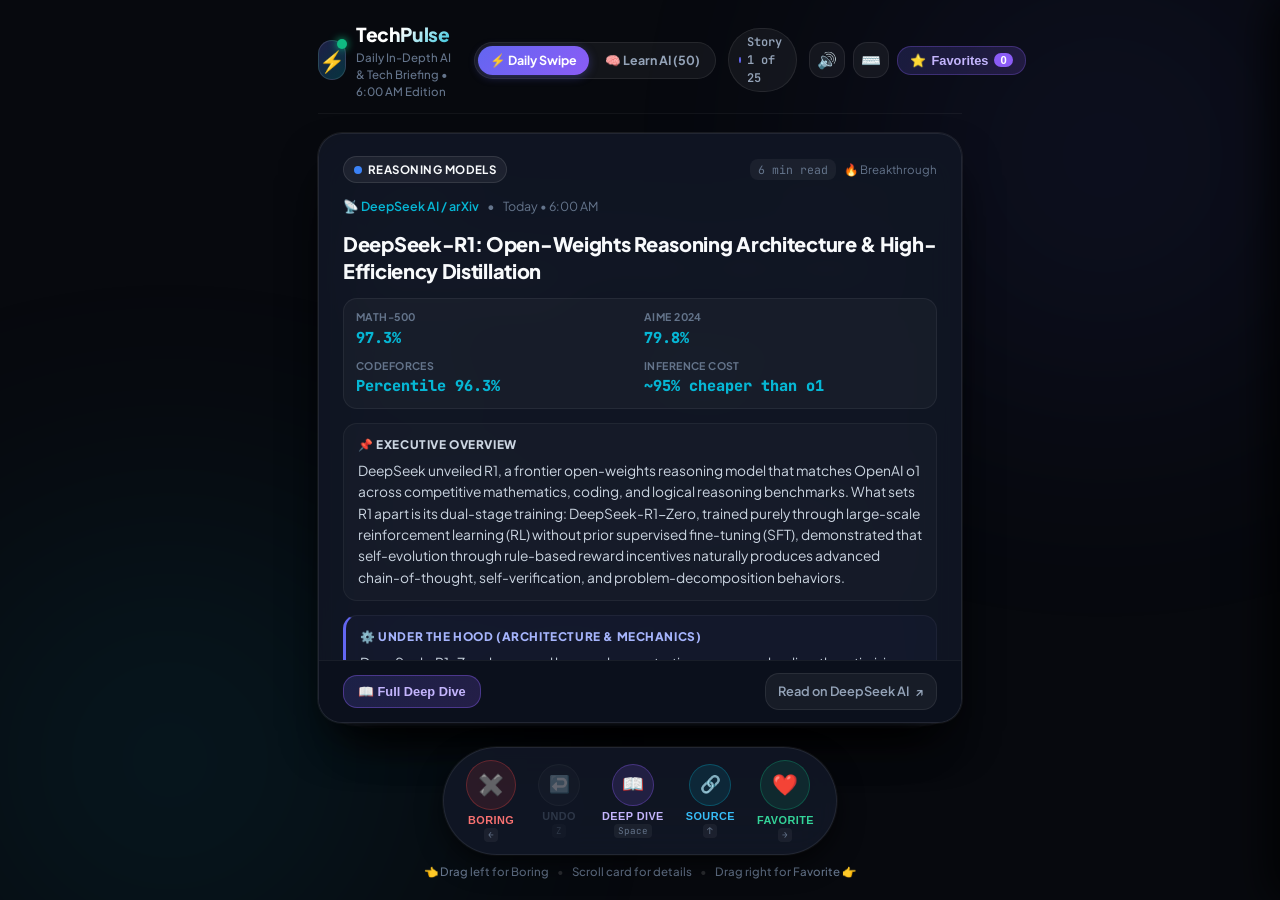
==== commit 11fd04f4: "Add Learn AI curriculum: 50 in-depth topics with code, analogies, search, and mastery tracking" ====
--- a/index.html
+++ b/index.html
@@ -37,6 +37,16 @@
         </div>
       </div>
 
+      <!-- Navigation Tabs -->
+      <nav class="nav-tab-group" aria-label="Main Navigation">
+        <a href="index.html" class="nav-tab active">
+          <span>⚡️ Daily Swipe</span>
+        </a>
+        <a href="learn.html" class="nav-tab">
+          <span>🧠 Learn AI (50)</span>
+        </a>
+      </nav>
+
       <div class="header-center">
         <div class="deck-counter-badge" id="deckCounter">
           <span class="counter-dot"></span>
--- a/styles.css
+++ b/styles.css
@@ -93,6 +93,42 @@
   display: flex;
   flex-direction: column;
   padding: 12px 18px 20px 18px;
+}
+
+/* Nav Tab Group */
+.nav-tab-group {
+  display: flex;
+  align-items: center;
+  background: rgba(255, 255, 255, 0.05);
+  border: 1px solid rgba(255, 255, 255, 0.08);
+  border-radius: var(--radius-full);
+  padding: 3px;
+  gap: 4px;
+}
+
+.nav-tab {
+  display: inline-flex;
+  align-items: center;
+  gap: 6px;
+  color: var(--text-secondary);
+  text-decoration: none;
+  font-size: 0.78rem;
+  font-weight: 700;
+  padding: 5px 12px;
+  border-radius: var(--radius-full);
+  transition: all 0.2s ease;
+  white-space: nowrap;
+}
+
+.nav-tab:hover {
+  color: var(--text-primary);
+  background: rgba(255, 255, 255, 0.06);
+}
+
+.nav-tab.active {
+  background: linear-gradient(135deg, var(--accent-indigo), var(--accent-purple));
+  color: #fff;
+  box-shadow: 0 2px 10px rgba(99, 102, 241, 0.35);
 }
 
 /* Header */
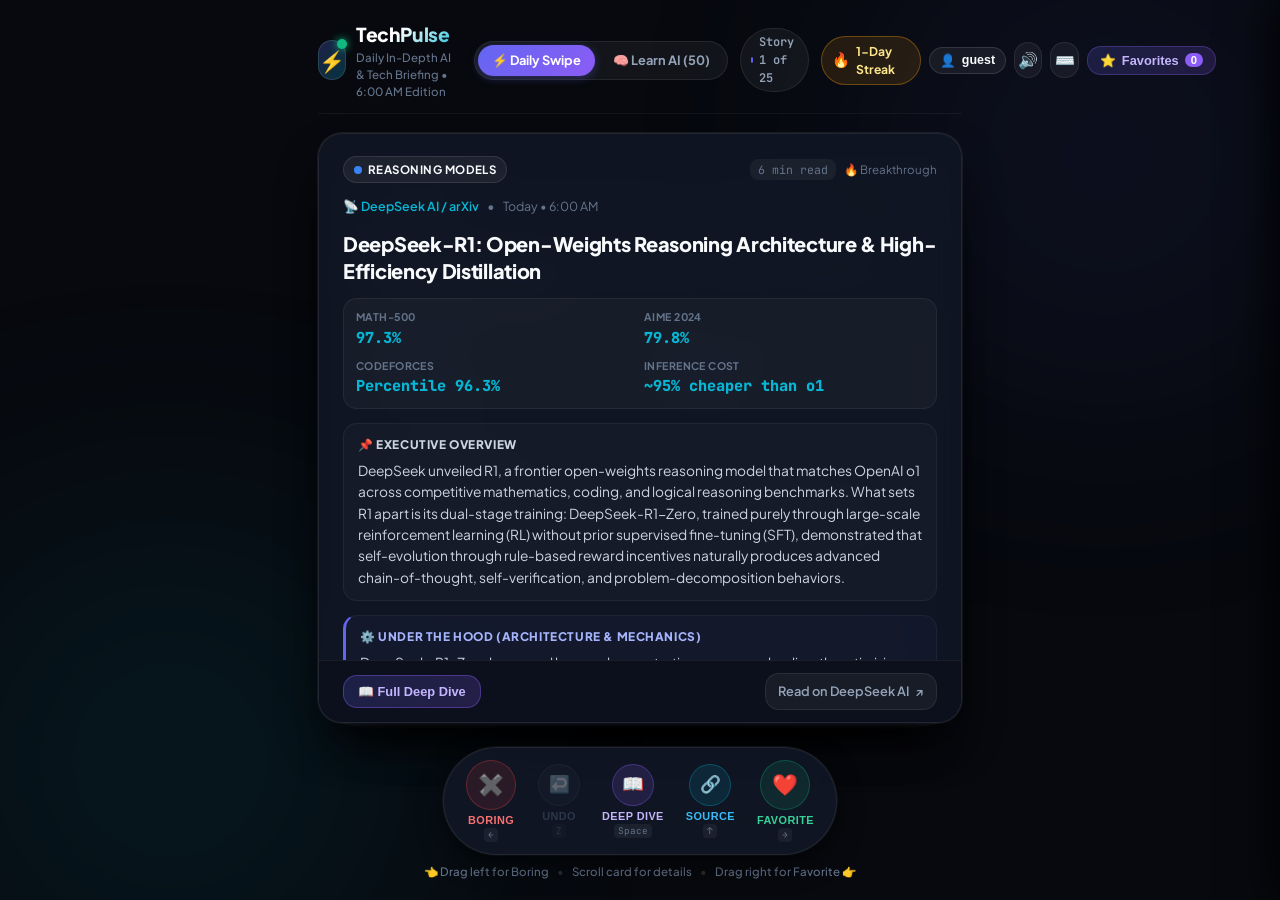
==== commit 1b5b7c3c: "Add Interactive AI Lab simulators, Career Roadmaps, Daily Micro-Quiz, News cross-links, and User Ses" ====
--- a/index.html
+++ b/index.html
@@ -15,6 +15,7 @@
   <link rel="preconnect" href="https://fonts.gstatic.com" crossorigin>
   <link href="https://fonts.googleapis.com/css2?family=Plus+Jakarta+Sans:wght@400;500;600;700;800&family=JetBrains+Mono:wght@400;500;600;700&display=swap" rel="stylesheet">
   <link rel="stylesheet" href="styles.css">
+  <link rel="stylesheet" href="learn.css">
 </head>
 <body>
   <!-- Ambient background glow elements -->
@@ -55,6 +56,18 @@
       </div>
 
       <div class="header-right">
+        <!-- Streak badge / Quiz link -->
+        <a href="learn.html" class="streak-badge-btn" title="Daily AI Study Streak & Micro-Quiz" style="text-decoration: none;">
+          <span class="fire-icon">🔥</span>
+          <span id="streakCountText">1-Day Streak</span>
+        </a>
+
+        <!-- User Profile Button -->
+        <button id="userProfileBtn" class="user-profile-btn" title="Account & Profile Settings" aria-label="User Profile">
+          <span class="user-avatar-icon">👤</span>
+          <span id="headerUsernameText">Guest</span>
+        </button>
+
         <!-- Audio toggle -->
         <button id="soundToggleBtn" class="icon-button" title="Toggle Sound FX" aria-label="Toggle Sound Effects">
           <span id="soundIcon">🔊</span>
@@ -261,9 +274,78 @@
     </div>
   </dialog>
 
+  <!-- 👤 User Profile & Session Auth Modal -->
+  <dialog class="profile-dialog" id="profileDialog">
+    <div class="profile-modal-box">
+      <div class="profile-modal-header">
+        <div class="profile-header-title">
+          <span class="profile-icon">👤</span>
+          <h3>Your TechPulse Profile</h3>
+        </div>
+        <button class="dialog-close-btn" id="closeProfileBtn">✕</button>
+      </div>
+
+      <div class="profile-body">
+        <div class="current-account-card">
+          <div class="acc-meta">
+            <span class="acc-avatar">👤</span>
+            <div>
+              <h4 id="profileUsername">Guest Explorer</h4>
+              <p id="profileStatusText">Session data stored locally on this device</p>
+            </div>
+          </div>
+          <div class="profile-stats-row">
+            <div class="pstat">
+              <span class="pstat-num" id="pstatStreak">1</span>
+              <span class="pstat-label">🔥 Day Streak</span>
+            </div>
+            <div class="pstat">
+              <span class="pstat-num" id="pstatMastered">0</span>
+              <span class="pstat-label">Mastered (50)</span>
+            </div>
+            <div class="pstat">
+              <span class="pstat-num" id="pstatFavs">0</span>
+              <span class="pstat-label">Saved Articles</span>
+            </div>
+          </div>
+        </div>
+
+        <div class="auth-box">
+          <h4 id="authFormTitle">Save Progress to Account</h4>
+          <p class="auth-sub">Set a username and password to keep your session private or switch accounts.</p>
+          
+          <div class="auth-input-group">
+            <label for="authUsernameInput">Username:</label>
+            <input type="text" id="authUsernameInput" class="auth-input" placeholder="e.g. milind" autocomplete="username">
+          </div>
+          <div class="auth-input-group">
+            <label for="authPasswordInput">Password / PIN:</label>
+            <input type="password" id="authPasswordInput" class="auth-input" placeholder="••••••••" autocomplete="current-password">
+          </div>
+
+          <div class="auth-btn-row">
+            <button class="btn btn-primary" id="authSubmitRegisterBtn">Create Account</button>
+            <button class="btn btn-secondary" id="authSubmitLoginBtn">Log In</button>
+            <button class="btn btn-outline hidden" id="authLogoutBtn">Log Out</button>
+          </div>
+        </div>
+
+        <div class="sync-box">
+          <h4>📲 Sync to Phone or Another Device</h4>
+          <p>Transfer your streak, favorites, and mastered topics without a cloud account.</p>
+          <div class="sync-btn-row">
+            <button class="btn btn-outline" id="exportProfileBtn">📋 Copy Sync JSON</button>
+            <button class="btn btn-outline" id="importProfileBtn">📥 Import Sync JSON</button>
+          </div>
+        </div>
+      </div>
+    </div>
+  </dialog>
+
   <!-- Toast notification container -->
   <div class="toast-container" id="toastContainer"></div>
 
+  <script src="session.js"></script>
   <script src="app.js"></script>
 </body>
 </html>
--- a/learn.css
+++ b/learn.css
@@ -0,0 +1,1449 @@
+/* ==========================================================================
+   TechPulse - Learn AI Curriculum, Interactive Simulators & Mobile Styles
+   ========================================================================== */
+
+.learn-page-container {
+  position: relative;
+  z-index: 1;
+  max-width: 980px;
+  margin: 0 auto;
+  min-height: 100vh;
+  padding: 12px 20px 50px 20px;
+  display: flex;
+  flex-direction: column;
+}
+
+/* Nav Tab Group */
+.nav-tab-group {
+  display: flex;
+  align-items: center;
+  background: rgba(255, 255, 255, 0.05);
+  border: 1px solid rgba(255, 255, 255, 0.08);
+  border-radius: var(--radius-full);
+  padding: 3px;
+  gap: 4px;
+}
+
+.nav-tab {
+  display: inline-flex;
+  align-items: center;
+  gap: 6px;
+  color: var(--text-secondary);
+  text-decoration: none;
+  font-size: 0.8rem;
+  font-weight: 700;
+  padding: 6px 14px;
+  border-radius: var(--radius-full);
+  transition: all 0.2s ease;
+  white-space: nowrap;
+}
+
+.nav-tab:hover {
+  color: var(--text-primary);
+  background: rgba(255, 255, 255, 0.06);
+}
+
+.nav-tab.active {
+  background: linear-gradient(135deg, var(--accent-indigo), var(--accent-purple));
+  color: #fff;
+  box-shadow: 0 2px 10px rgba(99, 102, 241, 0.35);
+}
+
+/* Header Action Buttons */
+.streak-badge-btn {
+  display: inline-flex;
+  align-items: center;
+  gap: 6px;
+  background: rgba(245, 158, 11, 0.12);
+  border: 1px solid rgba(245, 158, 11, 0.35);
+  color: #fde68a;
+  padding: 5px 10px;
+  border-radius: var(--radius-full);
+  font-size: 0.76rem;
+  font-weight: 700;
+  cursor: pointer;
+  transition: all 0.2s ease;
+}
+
+.streak-badge-btn:hover {
+  background: rgba(245, 158, 11, 0.25);
+  border-color: #f59e0b;
+  transform: translateY(-1px);
+}
+
+.streak-badge-btn .fire-icon {
+  font-size: 0.9rem;
+}
+
+.streak-badge-btn .quiz-pill {
+  background: #f59e0b;
+  color: #000;
+  font-size: 0.65rem;
+  font-weight: 800;
+  padding: 1px 5px;
+  border-radius: var(--radius-full);
+  text-transform: uppercase;
+}
+
+.user-profile-btn {
+  display: inline-flex;
+  align-items: center;
+  gap: 6px;
+  background: rgba(255, 255, 255, 0.06);
+  border: 1px solid rgba(255, 255, 255, 0.12);
+  color: var(--text-primary);
+  padding: 5px 10px;
+  border-radius: var(--radius-full);
+  font-size: 0.78rem;
+  font-weight: 700;
+  cursor: pointer;
+  transition: all 0.2s ease;
+}
+
+.user-profile-btn:hover {
+  background: rgba(255, 255, 255, 0.14);
+  border-color: rgba(255, 255, 255, 0.25);
+  transform: translateY(-1px);
+}
+
+/* Hero Section */
+.learn-hero {
+  margin: 20px 0 16px 0;
+  display: flex;
+  flex-direction: column;
+  gap: 16px;
+}
+
+.hero-badge {
+  display: inline-flex;
+  align-items: center;
+  gap: 6px;
+  font-size: 0.75rem;
+  font-weight: 800;
+  text-transform: uppercase;
+  letter-spacing: 0.06em;
+  padding: 4px 12px;
+  border-radius: var(--radius-full);
+  background: rgba(99, 102, 241, 0.15);
+  border: 1px solid rgba(99, 102, 241, 0.35);
+  color: #c4b5fd;
+  width: fit-content;
+}
+
+.hero-title {
+  font-size: 2rem;
+  font-weight: 800;
+  letter-spacing: -0.025em;
+  line-height: 1.25;
+  background: linear-gradient(135deg, #ffffff 40%, var(--accent-cyan) 100%);
+  -webkit-background-clip: text;
+  -webkit-text-fill-color: transparent;
+}
+
+.hero-subtitle {
+  font-size: 0.92rem;
+  color: var(--text-secondary);
+  line-height: 1.6;
+  max-width: 800px;
+}
+
+/* Mastery Progress Tracker */
+.mastery-tracker-box {
+  background: rgba(18, 24, 39, 0.75);
+  border: 1px solid rgba(255, 255, 255, 0.08);
+  border-radius: var(--radius-md);
+  padding: 12px 18px;
+  backdrop-filter: blur(16px);
+  -webkit-backdrop-filter: blur(16px);
+}
+
+.tracker-header {
+  display: flex;
+  align-items: center;
+  justify-content: space-between;
+  margin-bottom: 8px;
+}
+
+.tracker-label-group {
+  display: flex;
+  align-items: center;
+  gap: 8px;
+}
+
+.tracker-icon {
+  font-size: 1.15rem;
+}
+
+.tracker-title {
+  font-size: 0.85rem;
+  font-weight: 700;
+  color: var(--text-primary);
+}
+
+.tracker-stat {
+  font-family: var(--font-mono);
+  font-size: 0.8rem;
+  font-weight: 700;
+  color: var(--accent-cyan);
+}
+
+.progress-bar-bg {
+  width: 100%;
+  height: 8px;
+  background: rgba(255, 255, 255, 0.06);
+  border-radius: var(--radius-full);
+  overflow: hidden;
+}
+
+.progress-bar-fill {
+  height: 100%;
+  background: linear-gradient(90deg, var(--accent-indigo), var(--accent-cyan));
+  border-radius: var(--radius-full);
+  transition: width 0.4s cubic-bezier(0.16, 1, 0.3, 1);
+  box-shadow: 0 0 10px rgba(6, 182, 212, 0.5);
+}
+
+/* ==========================================================================
+   🎛 Visualizer AI Lab
+   ========================================================================== */
+
+.visualizer-lab-section {
+  background: rgba(18, 24, 39, 0.85);
+  border: 1px solid rgba(99, 102, 241, 0.25);
+  border-radius: var(--radius-lg);
+  padding: 20px;
+  margin: 10px 0 24px 0;
+  box-shadow: 0 20px 40px -15px rgba(0, 0, 0, 0.7);
+  display: flex;
+  flex-direction: column;
+  gap: 16px;
+}
+
+.section-header-row {
+  display: flex;
+  align-items: center;
+  justify-content: space-between;
+  flex-wrap: wrap;
+  gap: 12px;
+  border-bottom: 1px solid rgba(255, 255, 255, 0.06);
+  padding-bottom: 14px;
+}
+
+.sec-title-group {
+  display: flex;
+  align-items: center;
+  gap: 8px;
+}
+
+.sec-title-group h2 {
+  font-size: 1.15rem;
+  font-weight: 800;
+}
+
+.sec-icon {
+  font-size: 1.25rem;
+}
+
+.lab-tabs-nav {
+  display: flex;
+  align-items: center;
+  gap: 6px;
+  flex-wrap: wrap;
+}
+
+.lab-tab-btn {
+  background: rgba(255, 255, 255, 0.05);
+  border: 1px solid rgba(255, 255, 255, 0.08);
+  color: var(--text-secondary);
+  font-size: 0.76rem;
+  font-weight: 700;
+  padding: 6px 12px;
+  border-radius: var(--radius-full);
+  cursor: pointer;
+  transition: all 0.2s ease;
+}
+
+.lab-tab-btn:hover {
+  background: rgba(255, 255, 255, 0.12);
+  color: var(--text-primary);
+}
+
+.lab-tab-btn.active {
+  background: var(--accent-indigo);
+  border-color: var(--accent-indigo);
+  color: #fff;
+  box-shadow: 0 2px 10px rgba(99, 102, 241, 0.4);
+}
+
+.lab-card-body {
+  display: flex;
+  flex-direction: column;
+  gap: 14px;
+}
+
+.sim-intro-row p {
+  font-size: 0.86rem;
+  color: #cbd5e1;
+}
+
+.sim-controls-grid {
+  display: grid;
+  grid-template-columns: repeat(2, 1fr);
+  gap: 14px;
+}
+
+.sim-control-item {
+  display: flex;
+  flex-direction: column;
+  gap: 6px;
+  background: rgba(255, 255, 255, 0.03);
+  padding: 10px 14px;
+  border-radius: var(--radius-md);
+  border: 1px solid rgba(255, 255, 255, 0.05);
+}
+
+.sim-control-item label {
+  font-size: 0.76rem;
+  color: var(--text-primary);
+  font-weight: 700;
+}
+
+.sim-control-item .sub-label {
+  font-weight: 400;
+  color: var(--text-muted);
+  font-size: 0.7rem;
+}
+
+.slider-input {
+  width: 100%;
+  accent-color: var(--accent-indigo);
+  cursor: pointer;
+}
+
+.sim-bars-container {
+  display: flex;
+  flex-direction: column;
+  gap: 8px;
+  background: rgba(10, 14, 26, 0.8);
+  border-radius: var(--radius-md);
+  padding: 14px;
+  border: 1px solid rgba(255, 255, 255, 0.05);
+}
+
+.sim-bar-item {
+  display: flex;
+  align-items: center;
+  gap: 10px;
+}
+
+.bar-token-name {
+  width: 90px;
+  font-family: var(--font-mono);
+  font-size: 0.78rem;
+  font-weight: 700;
+  color: #e2e8f0;
+  text-align: right;
+  white-space: nowrap;
+}
+
+.bar-track {
+  flex: 1;
+  height: 18px;
+  background: rgba(255, 255, 255, 0.05);
+  border-radius: var(--radius-sm);
+  overflow: hidden;
+  position: relative;
+}
+
+.bar-fill {
+  height: 100%;
+  border-radius: var(--radius-sm);
+  transition: width 0.25s ease-out;
+}
+
+.bar-pct-val {
+  font-family: var(--font-mono);
+  font-size: 0.74rem;
+  font-weight: 700;
+  color: var(--text-muted);
+  width: 50px;
+}
+
+.sim-action-row {
+  display: flex;
+  align-items: center;
+  gap: 12px;
+  flex-wrap: wrap;
+}
+
+.sample-result-text {
+  font-size: 0.82rem;
+  color: var(--accent-cyan);
+  font-weight: 600;
+}
+
+/* Attention Simulator */
+.attention-sentence-selector {
+  display: flex;
+  align-items: center;
+  gap: 8px;
+  flex-wrap: wrap;
+}
+
+.preset-chip {
+  background: rgba(255, 255, 255, 0.04);
+  border: 1px solid rgba(255, 255, 255, 0.08);
+  color: var(--text-secondary);
+  font-size: 0.74rem;
+  padding: 4px 10px;
+  border-radius: var(--radius-full);
+  cursor: pointer;
+  transition: all 0.15s ease;
+}
+
+.preset-chip.active {
+  background: rgba(6, 182, 212, 0.15);
+  border-color: var(--accent-cyan);
+  color: #38bdf8;
+}
+
+.attention-matrix-wrapper {
+  overflow-x: auto;
+  padding: 10px 0;
+}
+
+.attention-matrix-table {
+  border-collapse: collapse;
+  margin: 0 auto;
+}
+
+.attention-matrix-table th, .attention-matrix-table td {
+  padding: 8px 10px;
+  text-align: center;
+  font-family: var(--font-mono);
+  font-size: 0.74rem;
+}
+
+.attention-cell {
+  cursor: pointer;
+  border-radius: 4px;
+  transition: transform 0.15s ease, outline 0.15s ease;
+}
+
+.attention-cell:hover {
+  transform: scale(1.15);
+  outline: 2px solid #fff;
+  z-index: 5;
+}
+
+.attention-explanation-box {
+  background: rgba(255, 255, 255, 0.03);
+  border: 1px solid rgba(255, 255, 255, 0.06);
+  border-radius: var(--radius-sm);
+  padding: 8px 12px;
+  font-size: 0.78rem;
+  color: var(--accent-cyan);
+  text-align: center;
+}
+
+/* Vector Canvas */
+.vector-canvas-wrapper {
+  width: 100%;
+  background: #090e1a;
+  border: 1px solid rgba(255, 255, 255, 0.08);
+  border-radius: var(--radius-md);
+  display: flex;
+  align-items: center;
+  justify-content: center;
+  overflow: hidden;
+}
+
+.vector-controls-row {
+  display: flex;
+  align-items: center;
+  gap: 12px;
+  flex-wrap: wrap;
+}
+
+.vector-calc-status {
+  font-size: 0.8rem;
+  color: #38bdf8;
+  font-weight: 600;
+}
+
+/* ==========================================================================
+   🛣 Career Tracks / Roadmaps
+   ========================================================================== */
+
+.learning-paths-section {
+  display: flex;
+  flex-direction: column;
+  gap: 12px;
+  margin-bottom: 20px;
+}
+
+.path-chips-row {
+  display: flex;
+  align-items: center;
+  gap: 8px;
+  overflow-x: auto;
+  padding-bottom: 4px;
+  scrollbar-width: none;
+}
+
+.path-chips-row::-webkit-scrollbar {
+  display: none;
+}
+
+.path-chip-btn {
+  display: inline-flex;
+  align-items: center;
+  gap: 6px;
+  background: rgba(255, 255, 255, 0.04);
+  border: 1px solid rgba(255, 255, 255, 0.08);
+  color: var(--text-secondary);
+  font-size: 0.76rem;
+  font-weight: 700;
+  padding: 6px 14px;
+  border-radius: var(--radius-full);
+  cursor: pointer;
+  white-space: nowrap;
+  transition: all 0.2s ease;
+}
+
+.path-chip-btn:hover {
+  background: rgba(255, 255, 255, 0.1);
+  color: var(--text-primary);
+}
+
+.path-chip-btn.active {
+  background: linear-gradient(135deg, rgba(99, 102, 241, 0.3), rgba(6, 182, 212, 0.3));
+  border-color: var(--accent-cyan);
+  color: #fff;
+  box-shadow: 0 0 12px rgba(6, 182, 212, 0.25);
+}
+
+.path-badge {
+  background: rgba(255, 255, 255, 0.1);
+  font-size: 0.65rem;
+  padding: 1px 6px;
+  border-radius: var(--radius-full);
+}
+
+.path-description-banner {
+  background: rgba(99, 102, 241, 0.08);
+  border: 1px solid rgba(99, 102, 241, 0.25);
+  border-radius: var(--radius-md);
+  padding: 12px 18px;
+  display: flex;
+  align-items: center;
+  justify-content: space-between;
+  gap: 12px;
+  animation: fadeIn 0.2s ease;
+}
+
+.path-banner-text h3 {
+  font-size: 0.95rem;
+  color: #c4b5fd;
+  margin-bottom: 2px;
+}
+
+.path-banner-text p {
+  font-size: 0.78rem;
+  color: #cbd5e1;
+}
+
+.path-progress-pill {
+  font-family: var(--font-mono);
+  font-size: 0.74rem;
+  font-weight: 800;
+  color: var(--accent-cyan);
+  background: rgba(6, 182, 212, 0.15);
+  border: 1px solid rgba(6, 182, 212, 0.3);
+  padding: 4px 10px;
+  border-radius: var(--radius-full);
+  white-space: nowrap;
+}
+
+/* ==========================================================================
+   Controls Toolbar
+   ========================================================================== */
+
+.controls-toolbar {
+  display: flex;
+  flex-direction: column;
+  gap: 12px;
+  margin-bottom: 24px;
+}
+
+.search-input-wrapper {
+  position: relative;
+  display: flex;
+  align-items: center;
+  width: 100%;
+}
+
+.search-icon {
+  position: absolute;
+  left: 14px;
+  font-size: 1rem;
+  color: var(--text-muted);
+  pointer-events: none;
+}
+
+.search-input {
+  width: 100%;
+  background: rgba(18, 24, 39, 0.85);
+  border: 1px solid rgba(255, 255, 255, 0.1);
+  border-radius: var(--radius-md);
+  padding: 12px 42px 12px 42px;
+  color: var(--text-primary);
+  font-size: 0.92rem;
+  font-family: var(--font-sans);
+  outline: none;
+  transition: all 0.2s ease;
+}
+
+.search-input:focus {
+  border-color: var(--accent-indigo);
+  box-shadow: 0 0 0 3px rgba(99, 102, 241, 0.25);
+  background: rgba(18, 24, 39, 0.98);
+}
+
+.clear-search-btn {
+  position: absolute;
+  right: 14px;
+  background: rgba(255, 255, 255, 0.1);
+  border: none;
+  color: var(--text-secondary);
+  width: 22px;
+  height: 22px;
+  border-radius: 50%;
+  font-size: 0.75rem;
+  cursor: pointer;
+  display: flex;
+  align-items: center;
+  justify-content: center;
+}
+
+.clear-search-btn:hover {
+  background: rgba(255, 255, 255, 0.2);
+  color: #fff;
+}
+
+/* Difficulty Filters */
+.difficulty-filter-row {
+  display: flex;
+  align-items: center;
+  gap: 8px;
+  flex-wrap: wrap;
+}
+
+.filter-label {
+  font-size: 0.75rem;
+  font-weight: 700;
+  text-transform: uppercase;
+  color: var(--text-muted);
+  margin-right: 4px;
+}
+
+.diff-btn {
+  background: rgba(255, 255, 255, 0.04);
+  border: 1px solid rgba(255, 255, 255, 0.08);
+  color: var(--text-secondary);
+  font-size: 0.74rem;
+  font-weight: 700;
+  padding: 4px 10px;
+  border-radius: var(--radius-sm);
+  cursor: pointer;
+  transition: all 0.15s ease;
+}
+
+.diff-btn:hover {
+  background: rgba(255, 255, 255, 0.1);
+  color: var(--text-primary);
+}
+
+.diff-btn.active {
+  background: var(--accent-indigo);
+  border-color: var(--accent-indigo);
+  color: #fff;
+}
+
+/* Category Horizontal Scroll Bar */
+.category-scroll-bar {
+  display: flex;
+  align-items: center;
+  gap: 6px;
+  overflow-x: auto;
+  padding: 4px 0 6px 0;
+  scrollbar-width: thin;
+  scrollbar-color: rgba(255, 255, 255, 0.1) transparent;
+}
+
+.category-scroll-bar::-webkit-scrollbar {
+  height: 4px;
+}
+
+.category-scroll-bar::-webkit-scrollbar-thumb {
+  background: rgba(255, 255, 255, 0.1);
+  border-radius: 4px;
+}
+
+.cat-pill-btn {
+  background: rgba(255, 255, 255, 0.04);
+  border: 1px solid rgba(255, 255, 255, 0.08);
+  color: var(--text-secondary);
+  font-size: 0.72rem;
+  font-weight: 600;
+  padding: 5px 12px;
+  border-radius: var(--radius-full);
+  white-space: nowrap;
+  cursor: pointer;
+  transition: all 0.15s ease;
+}
+
+.cat-pill-btn:hover {
+  background: rgba(255, 255, 255, 0.1);
+  color: var(--text-primary);
+}
+
+.cat-pill-btn.active {
+  background: rgba(6, 182, 212, 0.15);
+  border-color: rgba(6, 182, 212, 0.4);
+  color: #38bdf8;
+}
+
+/* ==========================================================================
+   Topics Grid & Card Anatomy
+   ========================================================================== */
+
+.topics-container {
+  display: flex;
+  flex-direction: column;
+  gap: 16px;
+}
+
+.topic-card {
+  background: rgba(18, 24, 39, 0.85);
+  border: 1px solid rgba(255, 255, 255, 0.08);
+  border-radius: var(--radius-md);
+  padding: 20px;
+  transition: border-color 0.2s ease, transform 0.2s ease, box-shadow 0.2s ease;
+  display: flex;
+  flex-direction: column;
+  gap: 12px;
+}
+
+.topic-card:hover {
+  border-color: rgba(255, 255, 255, 0.18);
+  transform: translateY(-2px);
+  box-shadow: 0 10px 30px -10px rgba(0, 0, 0, 0.6);
+}
+
+.topic-card.mastered {
+  border-left: 4px solid var(--accent-emerald);
+  background: rgba(16, 185, 129, 0.04);
+}
+
+.topic-header-row {
+  display: flex;
+  align-items: center;
+  justify-content: space-between;
+  gap: 8px;
+}
+
+.topic-header-left {
+  display: flex;
+  align-items: center;
+  gap: 8px;
+  flex-wrap: wrap;
+}
+
+.topic-num-badge {
+  font-family: var(--font-mono);
+  font-size: 0.74rem;
+  font-weight: 800;
+  color: var(--accent-cyan);
+  background: rgba(6, 182, 212, 0.12);
+  border: 1px solid rgba(6, 182, 212, 0.25);
+  padding: 2px 8px;
+  border-radius: var(--radius-sm);
+}
+
+.topic-cat-badge {
+  font-size: 0.7rem;
+  font-weight: 700;
+  text-transform: uppercase;
+  letter-spacing: 0.04em;
+  padding: 2px 8px;
+  border-radius: var(--radius-full);
+  background: rgba(255, 255, 255, 0.06);
+}
+
+.topic-diff-badge {
+  font-size: 0.68rem;
+  font-weight: 700;
+  padding: 2px 6px;
+  border-radius: var(--radius-sm);
+  text-transform: uppercase;
+}
+
+.diff-Beginner { background: rgba(16, 185, 129, 0.15); color: #34d399; }
+.diff-Intermediate { background: rgba(59, 130, 246, 0.15); color: #60a5fa; }
+.diff-Advanced { background: rgba(245, 158, 11, 0.15); color: #fbbf24; }
+.diff-Frontier { background: rgba(236, 72, 153, 0.15); color: #f472b6; }
+
+.mastered-checkbox-btn {
+  display: inline-flex;
+  align-items: center;
+  gap: 6px;
+  background: rgba(255, 255, 255, 0.05);
+  border: 1px solid rgba(255, 255, 255, 0.1);
+  color: var(--text-muted);
+  padding: 5px 12px;
+  border-radius: var(--radius-full);
+  font-size: 0.72rem;
+  font-weight: 700;
+  cursor: pointer;
+  transition: all 0.2s ease;
+}
+
+.mastered-checkbox-btn:hover {
+  background: rgba(255, 255, 255, 0.1);
+  color: var(--text-primary);
+}
+
+.mastered-checkbox-btn.checked {
+  background: rgba(16, 185, 129, 0.15);
+  border-color: var(--accent-emerald);
+  color: #34d399;
+}
+
+.topic-title {
+  font-size: 1.25rem;
+  font-weight: 800;
+  color: var(--text-primary);
+  line-height: 1.35;
+  letter-spacing: -0.015em;
+}
+
+.topic-summary {
+  font-size: 0.88rem;
+  color: var(--text-secondary);
+  line-height: 1.55;
+}
+
+/* Related News Badge on Topic Card */
+.related-news-box {
+  display: flex;
+  align-items: center;
+  gap: 8px;
+  background: rgba(99, 102, 241, 0.08);
+  border: 1px solid rgba(99, 102, 241, 0.2);
+  border-radius: var(--radius-sm);
+  padding: 6px 12px;
+}
+
+.related-news-link {
+  display: inline-flex;
+  align-items: center;
+  gap: 6px;
+  color: #a5b4fc;
+  font-size: 0.76rem;
+  font-weight: 700;
+  text-decoration: none;
+  transition: color 0.15s ease;
+}
+
+.related-news-link:hover {
+  color: #fff;
+  text-decoration: underline;
+}
+
+/* Accordion Details */
+.topic-accordion {
+  border-top: 1px solid rgba(255, 255, 255, 0.06);
+  padding-top: 10px;
+}
+
+.accordion-toggle-btn {
+  width: 100%;
+  display: flex;
+  align-items: center;
+  justify-content: space-between;
+  background: transparent;
+  border: none;
+  color: var(--accent-cyan);
+  font-size: 0.82rem;
+  font-weight: 700;
+  cursor: pointer;
+  padding: 6px 0;
+  transition: color 0.15s ease;
+}
+
+.accordion-toggle-btn:hover {
+  color: #38bdf8;
+}
+
+.accordion-toggle-btn .arrow-icon {
+  transition: transform 0.25s ease;
+}
+
+.accordion-toggle-btn.open .arrow-icon {
+  transform: rotate(180deg);
+}
+
+.topic-details-body {
+  display: flex;
+  flex-direction: column;
+  gap: 14px;
+  margin-top: 12px;
+  padding-top: 10px;
+  border-top: 1px dashed rgba(255, 255, 255, 0.06);
+  animation: fadeIn 0.2s ease-out;
+}
+
+.detail-section {
+  background: rgba(255, 255, 255, 0.025);
+  border: 1px solid rgba(255, 255, 255, 0.05);
+  border-radius: var(--radius-sm);
+  padding: 12px 14px;
+}
+
+.detail-sec-title {
+  display: flex;
+  align-items: center;
+  gap: 6px;
+  font-size: 0.74rem;
+  font-weight: 800;
+  text-transform: uppercase;
+  letter-spacing: 0.05em;
+  color: #94a3b8;
+  margin-bottom: 6px;
+}
+
+.analogy-box {
+  border-left: 3px solid var(--accent-amber);
+  background: rgba(245, 158, 11, 0.04);
+}
+
+.analogy-box .detail-sec-title {
+  color: #fcd34d;
+}
+
+.math-box {
+  border-left: 3px solid var(--accent-indigo);
+  background: rgba(99, 102, 241, 0.04);
+}
+
+.math-box .detail-sec-title {
+  color: #a5b4fc;
+}
+
+.detail-sec-text {
+  font-size: 0.86rem;
+  color: #cbd5e1;
+  line-height: 1.55;
+}
+
+/* Code Snippet Box */
+.code-snippet-box {
+  background: #090e1a;
+  border: 1px solid rgba(255, 255, 255, 0.1);
+  border-radius: var(--radius-sm);
+  overflow: hidden;
+}
+
+.code-snippet-header {
+  display: flex;
+  align-items: center;
+  justify-content: space-between;
+  padding: 8px 12px;
+  background: rgba(255, 255, 255, 0.04);
+  border-bottom: 1px solid rgba(255, 255, 255, 0.06);
+}
+
+.code-lang-label {
+  font-family: var(--font-mono);
+  font-size: 0.7rem;
+  font-weight: 700;
+  color: var(--text-muted);
+  text-transform: uppercase;
+}
+
+.copy-code-btn {
+  background: rgba(255, 255, 255, 0.06);
+  border: 1px solid rgba(255, 255, 255, 0.1);
+  color: var(--text-secondary);
+  font-size: 0.7rem;
+  font-weight: 600;
+  padding: 3px 8px;
+  border-radius: 4px;
+  cursor: pointer;
+  transition: all 0.15s ease;
+}
+
+.copy-code-btn:hover {
+  background: rgba(255, 255, 255, 0.15);
+  color: #fff;
+}
+
+.code-pre {
+  margin: 0;
+  padding: 12px 14px;
+  overflow-x: auto;
+  font-family: var(--font-mono);
+  font-size: 0.78rem;
+  line-height: 1.55;
+  color: #e2e8f0;
+}
+
+/* Personal Study Note Box */
+.topic-note-box {
+  background: rgba(255, 255, 255, 0.02);
+  border: 1px dashed rgba(255, 255, 255, 0.1);
+  border-radius: var(--radius-sm);
+  padding: 10px 12px;
+  display: flex;
+  flex-direction: column;
+  gap: 6px;
+}
+
+.topic-note-label {
+  font-size: 0.72rem;
+  font-weight: 700;
+  color: #a5b4fc;
+}
+
+.topic-note-textarea {
+  width: 100%;
+  background: rgba(0, 0, 0, 0.3);
+  border: 1px solid rgba(255, 255, 255, 0.08);
+  border-radius: 4px;
+  color: #e2e8f0;
+  font-family: var(--font-sans);
+  font-size: 0.8rem;
+  padding: 6px 8px;
+  resize: vertical;
+  min-height: 50px;
+}
+
+.topic-note-textarea:focus {
+  outline: none;
+  border-color: var(--accent-indigo);
+}
+
+.takeaway-banner {
+  background: rgba(16, 185, 129, 0.06);
+  border-left: 3px solid var(--accent-emerald);
+  border-radius: 0 var(--radius-sm) var(--radius-sm) 0;
+  padding: 8px 12px;
+  font-size: 0.82rem;
+  color: #d1fae5;
+  font-weight: 600;
+}
+
+/* ==========================================================================
+   🏆 Quiz Dialog
+   ========================================================================== */
+
+.quiz-dialog {
+  border: none;
+  border-radius: var(--radius-lg);
+  background: transparent;
+  padding: 0;
+  max-width: 580px;
+  width: 92%;
+  margin: auto;
+  box-shadow: 0 25px 60px -10px rgba(0, 0, 0, 0.9);
+}
+
+.quiz-dialog::backdrop {
+  background: rgba(0, 0, 0, 0.82);
+  backdrop-filter: blur(10px);
+  -webkit-backdrop-filter: blur(10px);
+}
+
+.quiz-modal-box {
+  background: #0d1322;
+  border: 1px solid rgba(255, 255, 255, 0.12);
+  border-radius: var(--radius-lg);
+  padding: 24px;
+  color: var(--text-primary);
+  display: flex;
+  flex-direction: column;
+  gap: 16px;
+}
+
+.quiz-modal-header {
+  display: flex;
+  align-items: center;
+  justify-content: space-between;
+}
+
+.quiz-badge {
+  background: rgba(245, 158, 11, 0.15);
+  color: #fbbf24;
+  border: 1px solid rgba(245, 158, 11, 0.3);
+  padding: 3px 10px;
+  border-radius: var(--radius-full);
+  font-size: 0.74rem;
+  font-weight: 800;
+}
+
+.quiz-step-text {
+  font-family: var(--font-mono);
+  font-size: 0.74rem;
+  color: var(--text-muted);
+  margin-left: 8px;
+}
+
+.quiz-question-title {
+  font-size: 1.15rem;
+  font-weight: 800;
+  line-height: 1.4;
+  margin-bottom: 14px;
+}
+
+.quiz-options-list {
+  display: flex;
+  flex-direction: column;
+  gap: 8px;
+}
+
+.quiz-opt-btn {
+  background: rgba(255, 255, 255, 0.04);
+  border: 1px solid rgba(255, 255, 255, 0.08);
+  border-radius: var(--radius-md);
+  padding: 12px 14px;
+  color: var(--text-primary);
+  font-size: 0.85rem;
+  font-weight: 600;
+  text-align: left;
+  cursor: pointer;
+  transition: all 0.15s ease;
+}
+
+.quiz-opt-btn:hover:not(:disabled) {
+  background: rgba(255, 255, 255, 0.1);
+  border-color: rgba(255, 255, 255, 0.2);
+}
+
+.quiz-opt-btn.correct {
+  background: rgba(16, 185, 129, 0.2) !important;
+  border-color: var(--accent-emerald) !important;
+  color: #34d399 !important;
+}
+
+.quiz-opt-btn.wrong {
+  background: rgba(239, 68, 68, 0.2) !important;
+  border-color: var(--color-pass) !important;
+  color: #f87171 !important;
+}
+
+.quiz-feedback-box {
+  margin-top: 10px;
+  padding: 12px;
+  border-radius: var(--radius-md);
+  background: rgba(255, 255, 255, 0.03);
+  border: 1px solid rgba(255, 255, 255, 0.08);
+}
+
+.feedback-status {
+  font-size: 0.82rem;
+  font-weight: 800;
+  margin-bottom: 4px;
+}
+
+.feedback-explanation {
+  font-size: 0.8rem;
+  color: var(--text-secondary);
+}
+
+.quiz-summary-box {
+  text-align: center;
+  padding: 20px 10px;
+  display: flex;
+  flex-direction: column;
+  align-items: center;
+  gap: 12px;
+}
+
+.quiz-celebrate-icon {
+  font-size: 3rem;
+}
+
+.streak-reward-card {
+  display: flex;
+  align-items: center;
+  gap: 12px;
+  background: rgba(245, 158, 11, 0.1);
+  border: 1px solid rgba(245, 158, 11, 0.3);
+  padding: 12px 16px;
+  border-radius: var(--radius-md);
+  text-align: left;
+  max-width: 380px;
+}
+
+.streak-fire {
+  font-size: 2rem;
+}
+
+/* ==========================================================================
+   👤 Profile & Session Auth Dialog
+   ========================================================================== */
+
+.profile-dialog {
+  border: none;
+  border-radius: var(--radius-lg);
+  background: transparent;
+  padding: 0;
+  max-width: 520px;
+  width: 92%;
+  margin: auto;
+  box-shadow: 0 25px 60px -10px rgba(0, 0, 0, 0.9);
+}
+
+.profile-dialog::backdrop {
+  background: rgba(0, 0, 0, 0.82);
+  backdrop-filter: blur(10px);
+  -webkit-backdrop-filter: blur(10px);
+}
+
+.profile-modal-box {
+  background: #0d1322;
+  border: 1px solid rgba(255, 255, 255, 0.12);
+  border-radius: var(--radius-lg);
+  padding: 24px;
+  color: var(--text-primary);
+  display: flex;
+  flex-direction: column;
+  gap: 16px;
+}
+
+.profile-modal-header {
+  display: flex;
+  align-items: center;
+  justify-content: space-between;
+}
+
+.profile-header-title {
+  display: flex;
+  align-items: center;
+  gap: 8px;
+}
+
+.current-account-card {
+  background: rgba(255, 255, 255, 0.04);
+  border: 1px solid rgba(255, 255, 255, 0.08);
+  border-radius: var(--radius-md);
+  padding: 14px;
+  display: flex;
+  flex-direction: column;
+  gap: 12px;
+}
+
+.acc-meta {
+  display: flex;
+  align-items: center;
+  gap: 12px;
+}
+
+.acc-avatar {
+  font-size: 2rem;
+  background: rgba(99, 102, 241, 0.2);
+  border: 1px solid rgba(99, 102, 241, 0.4);
+  width: 48px;
+  height: 48px;
+  border-radius: 50%;
+  display: flex;
+  align-items: center;
+  justify-content: center;
+}
+
+.acc-meta h4 {
+  font-size: 1.1rem;
+  font-weight: 800;
+}
+
+.acc-meta p {
+  font-size: 0.75rem;
+  color: var(--text-muted);
+}
+
+.profile-stats-row {
+  display: grid;
+  grid-template-columns: repeat(3, 1fr);
+  gap: 8px;
+  background: rgba(0, 0, 0, 0.3);
+  padding: 10px;
+  border-radius: var(--radius-sm);
+}
+
+.pstat {
+  display: flex;
+  flex-direction: column;
+  align-items: center;
+  gap: 2px;
+}
+
+.pstat-num {
+  font-family: var(--font-mono);
+  font-size: 1.1rem;
+  font-weight: 800;
+  color: var(--accent-cyan);
+}
+
+.pstat-label {
+  font-size: 0.65rem;
+  color: var(--text-muted);
+  text-transform: uppercase;
+}
+
+.auth-box {
+  background: rgba(255, 255, 255, 0.02);
+  border: 1px solid rgba(255, 255, 255, 0.06);
+  border-radius: var(--radius-md);
+  padding: 14px;
+  display: flex;
+  flex-direction: column;
+  gap: 10px;
+}
+
+.auth-box h4 {
+  font-size: 0.92rem;
+  font-weight: 800;
+}
+
+.auth-sub {
+  font-size: 0.76rem;
+  color: var(--text-secondary);
+}
+
+.auth-input-group {
+  display: flex;
+  flex-direction: column;
+  gap: 4px;
+}
+
+.auth-input-group label {
+  font-size: 0.74rem;
+  font-weight: 700;
+  color: #cbd5e1;
+}
+
+.auth-input {
+  background: rgba(0, 0, 0, 0.4);
+  border: 1px solid rgba(255, 255, 255, 0.1);
+  border-radius: var(--radius-sm);
+  padding: 8px 10px;
+  color: #fff;
+  font-size: 0.85rem;
+}
+
+.auth-input:focus {
+  outline: none;
+  border-color: var(--accent-indigo);
+}
+
+.auth-btn-row {
+  display: flex;
+  align-items: center;
+  gap: 8px;
+  margin-top: 6px;
+}
+
+.auth-btn-row .btn {
+  flex: 1;
+  padding: 8px 12px;
+  font-size: 0.8rem;
+}
+
+.sync-box {
+  background: rgba(99, 102, 241, 0.05);
+  border: 1px solid rgba(99, 102, 241, 0.2);
+  border-radius: var(--radius-md);
+  padding: 12px;
+  display: flex;
+  flex-direction: column;
+  gap: 6px;
+}
+
+.sync-box h4 {
+  font-size: 0.86rem;
+  color: #c4b5fd;
+}
+
+.sync-box p {
+  font-size: 0.74rem;
+  color: var(--text-secondary);
+}
+
+.sync-btn-row {
+  display: flex;
+  gap: 8px;
+  margin-top: 4px;
+}
+
+.sync-btn-row .btn {
+  flex: 1;
+  font-size: 0.76rem;
+  padding: 8px;
+}
+
+/* ==========================================================================
+   Mobile Friendliness & Responsive Adjustments
+   ========================================================================== */
+
+@media (max-width: 768px) {
+  .sim-controls-grid {
+    grid-template-columns: 1fr;
+  }
+  .hero-title {
+    font-size: 1.6rem;
+  }
+}
+
+@media (max-width: 600px) {
+  .learn-page-container {
+    padding: 8px 10px 40px 10px;
+  }
+  
+  .app-header {
+    flex-wrap: wrap;
+    gap: 8px;
+  }
+  
+  .nav-tab-group {
+    order: 3;
+    width: 100%;
+    justify-content: center;
+  }
+
+  .header-right {
+    margin-left: auto;
+  }
+  
+  .streak-badge-btn .quiz-pill {
+    display: none;
+  }
+
+  .topic-card {
+    padding: 16px 14px;
+  }
+
+  .topic-title {
+    font-size: 1.1rem;
+  }
+
+  .mastered-checkbox-btn {
+    padding: 4px 8px;
+    font-size: 0.68rem;
+  }
+  
+  .bar-token-name {
+    width: 70px;
+    font-size: 0.72rem;
+  }
+}
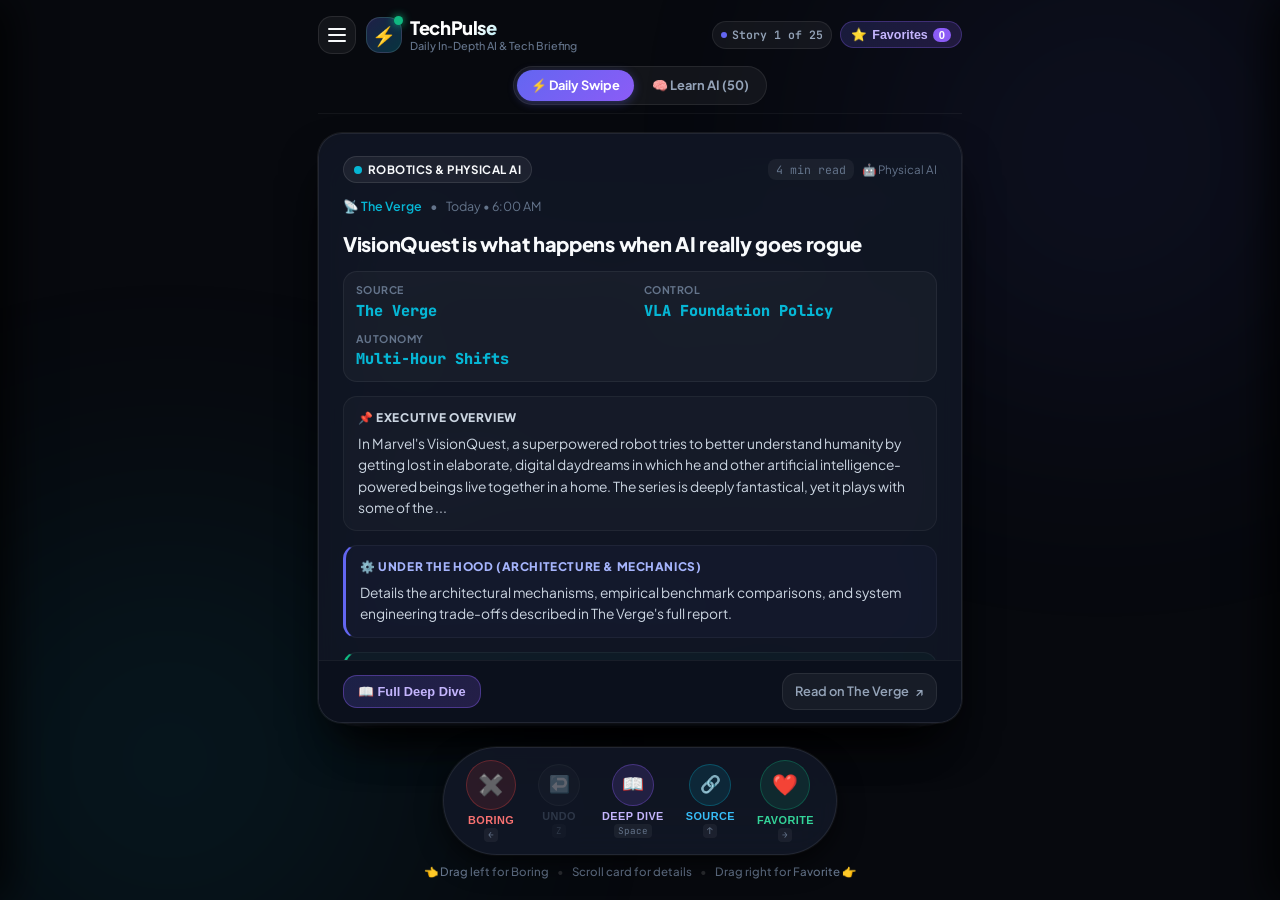
==== commit 197988d0: "Refactor mobile UI: add hamburger menu, hardware-accelerated swipe physics, and fix 6 AM news refres" ====
--- a/index.html
+++ b/index.html
@@ -23,22 +23,44 @@
   <div class="ambient-glow glow-2"></div>
 
   <div class="app-container">
-    <!-- Header -->
+    <!-- Modern Mobile-First Header with Hamburger Menu -->
     <header class="app-header">
-      <div class="header-left">
-        <div class="brand">
-          <div class="brand-icon-wrapper">
-            <span class="brand-icon">⚡️</span>
-            <span class="live-dot" title="Daily 6:00 AM Auto-Refresh Active"></span>
-          </div>
-          <div class="brand-text">
-            <h1 class="brand-title">TechPulse</h1>
-            <p class="brand-subtitle">Daily In-Depth AI & Tech Briefing • 6:00 AM Edition</p>
-          </div>
-        </div>
-      </div>
-
-      <!-- Navigation Tabs -->
+      <div class="header-top-row">
+        <div class="header-left">
+          <button id="hamburgerBtn" class="hamburger-btn" aria-label="Open Navigation Menu" title="Open Menu">
+            <span class="hamburger-line"></span>
+            <span class="hamburger-line"></span>
+            <span class="hamburger-line"></span>
+          </button>
+          <div class="brand">
+            <div class="brand-icon-wrapper">
+              <span class="brand-icon">⚡️</span>
+              <span class="live-dot" title="Daily 6:00 AM Auto-Refresh Active"></span>
+            </div>
+            <div class="brand-text">
+              <h1 class="brand-title">TechPulse</h1>
+              <p class="brand-subtitle">Daily In-Depth AI & Tech Briefing</p>
+            </div>
+          </div>
+        </div>
+
+        <div class="header-right">
+          <!-- Story counter pill -->
+          <div class="deck-counter-badge" id="deckCounter">
+            <span class="counter-dot"></span>
+            <span id="counterText">1 of 25</span>
+          </div>
+
+          <!-- Quick Favorites pill -->
+          <button id="favoritesBtn" class="favorites-toggle-btn" aria-label="Open Saved Articles" title="Favorites">
+            <span class="fav-icon">⭐️</span>
+            <span class="fav-label">Favorites</span>
+            <span class="fav-badge" id="favBadgeCount">0</span>
+          </button>
+        </div>
+      </div>
+
+      <!-- Centered 2-Pill Segmented Navigation -->
       <nav class="nav-tab-group" aria-label="Main Navigation">
         <a href="index.html" class="nav-tab active">
           <span>⚡️ Daily Swipe</span>
@@ -47,44 +69,6 @@
           <span>🧠 Learn AI (50)</span>
         </a>
       </nav>
-
-      <div class="header-center">
-        <div class="deck-counter-badge" id="deckCounter">
-          <span class="counter-dot"></span>
-          <span id="counterText">Story 1 of 25</span>
-        </div>
-      </div>
-
-      <div class="header-right">
-        <!-- Streak badge / Quiz link -->
-        <a href="learn.html" class="streak-badge-btn" title="Daily AI Study Streak & Micro-Quiz" style="text-decoration: none;">
-          <span class="fire-icon">🔥</span>
-          <span id="streakCountText">1-Day Streak</span>
-        </a>
-
-        <!-- User Profile Button -->
-        <button id="userProfileBtn" class="user-profile-btn" title="Account & Profile Settings" aria-label="User Profile">
-          <span class="user-avatar-icon">👤</span>
-          <span id="headerUsernameText">Guest</span>
-        </button>
-
-        <!-- Audio toggle -->
-        <button id="soundToggleBtn" class="icon-button" title="Toggle Sound FX" aria-label="Toggle Sound Effects">
-          <span id="soundIcon">🔊</span>
-        </button>
-
-        <!-- Help / Shortcuts -->
-        <button id="helpBtn" class="icon-button" title="Keyboard & Swipe Shortcuts" aria-label="Shortcuts">
-          <span>⌨️</span>
-        </button>
-
-        <!-- Favorites button -->
-        <button id="favoritesBtn" class="favorites-toggle-btn" aria-label="Open Saved Articles">
-          <span class="fav-icon">⭐️</span>
-          <span class="fav-label">Favorites</span>
-          <span class="fav-badge" id="favBadgeCount">0</span>
-        </button>
-      </div>
     </header>
 
     <!-- Main Swipe Area -->
@@ -184,6 +168,115 @@
     </footer>
   </div>
 
+  <!-- 🍔 Hamburger Drawer Menu & Backdrop Overlay -->
+  <div class="menu-overlay" id="menuOverlay"></div>
+  <aside class="hamburger-drawer" id="hamburgerDrawer" aria-label="TechPulse Navigation Menu">
+    <div class="hamburger-drawer-header">
+      <div class="drawer-brand">
+        <span class="drawer-brand-icon">⚡️</span>
+        <div class="drawer-brand-text">
+          <h3>TechPulse</h3>
+          <p>Frontier Tech & AI Intelligence</p>
+        </div>
+      </div>
+      <button class="hamburger-drawer-close" id="closeMenuBtn" aria-label="Close menu">✕</button>
+    </div>
+
+    <div class="hamburger-drawer-body">
+      <!-- User Profile Card -->
+      <div class="drawer-account-card">
+        <div class="drawer-user-info">
+          <span class="drawer-avatar">👤</span>
+          <div>
+            <h4 id="menuUsernameText">Guest Explorer</h4>
+            <span class="user-tier-badge" id="menuTierBadge">Local Session</span>
+          </div>
+        </div>
+        <button class="btn btn-outline btn-sm" id="userProfileBtn">
+          <span>⚙️ Account & PIN</span>
+        </button>
+      </div>
+
+      <!-- Daily Streak & Micro-Quiz Highlight -->
+      <div class="drawer-streak-card">
+        <div class="streak-card-left">
+          <span class="streak-fire">🔥</span>
+          <div>
+            <strong id="streakCountText">1-Day Streak</strong>
+            <p>Today's 60-Sec AI Micro-Quiz is ready</p>
+          </div>
+        </div>
+        <a href="learn.html" class="btn btn-primary btn-sm" style="text-decoration:none;">Take Quiz</a>
+      </div>
+
+      <!-- Main Navigation -->
+      <nav class="drawer-nav-list">
+        <div class="drawer-section-label">Curriculum & Feed</div>
+        <a href="index.html" class="drawer-nav-item active">
+          <span class="item-icon">⚡️</span>
+          <span class="item-title">Daily 25 Briefings (Swipe)</span>
+          <span class="item-badge">Active</span>
+        </a>
+        <a href="learn.html" class="drawer-nav-item">
+          <span class="item-icon">🧠</span>
+          <span class="item-title">Learn AI: 50 Core Topics</span>
+          <span class="item-badge">50 Topics</span>
+        </a>
+        <a href="learn.html" class="drawer-nav-item">
+          <span class="item-icon">🧪</span>
+          <span class="item-title">Interactive AI Lab Simulators</span>
+        </a>
+        <a href="learn.html" class="drawer-nav-item">
+          <span class="item-icon">🛣️</span>
+          <span class="item-title">Career Learning Roadmaps</span>
+        </a>
+
+        <div class="drawer-section-label">Controls & Preferences</div>
+        <button class="drawer-nav-item" id="menuFavoritesBtn">
+          <span class="item-icon">⭐️</span>
+          <span class="item-title">Saved Favorites</span>
+          <span class="drawer-count-badge" id="menuFavBadgeCount">0</span>
+        </button>
+
+        <button class="drawer-nav-item" id="menuRefreshNewsBtn">
+          <span class="item-icon">🔄</span>
+          <div class="item-text-group">
+            <span class="item-title">Refresh News Feed Now</span>
+            <span class="item-desc">Fetch freshest 6:00 AM edition</span>
+          </div>
+        </button>
+
+        <div class="drawer-nav-toggle-row">
+          <div class="toggle-label-group">
+            <span class="item-icon" id="soundIcon">🔊</span>
+            <span class="item-title">Sound Effects</span>
+          </div>
+          <button id="soundToggleBtn" class="sound-toggle-switch" aria-label="Toggle Sound Effects">
+            <span id="soundStatusText">ON</span>
+          </button>
+        </div>
+
+        <button class="drawer-nav-item" id="helpBtn">
+          <span class="item-icon">⌨️</span>
+          <span class="item-title">Keyboard & Swipe Shortcuts</span>
+        </button>
+
+        <button class="drawer-nav-item" id="menuSyncBtn">
+          <span class="item-icon">📲</span>
+          <span class="item-title">Backup & Device Sync</span>
+        </button>
+      </nav>
+
+      <!-- Auto-Refresh Info Footer -->
+      <div class="drawer-footer-info">
+        <div class="edition-notice">
+          <span>⏰ Refreshed daily at <strong>6:00 AM IST</strong> via GitHub Actions</span>
+        </div>
+        <p class="edition-sub">TechPulse AI v2.4 • High-Signal Curated Briefing</p>
+      </div>
+    </div>
+  </aside>
+
   <!-- Deep Dive Reader Modal -->
   <dialog class="deep-dive-dialog" id="deepDiveDialog">
     <div class="reader-container" id="deepDiveContent">
--- a/styles.css
+++ b/styles.css
@@ -99,11 +99,14 @@
 .nav-tab-group {
   display: flex;
   align-items: center;
+  justify-content: center;
   background: rgba(255, 255, 255, 0.05);
   border: 1px solid rgba(255, 255, 255, 0.08);
   border-radius: var(--radius-full);
   padding: 3px;
   gap: 4px;
+  margin: 4px auto 0 auto;
+  width: fit-content;
 }
 
 .nav-tab {
@@ -114,7 +117,7 @@
   text-decoration: none;
   font-size: 0.78rem;
   font-weight: 700;
-  padding: 5px 12px;
+  padding: 5px 14px;
   border-radius: var(--radius-full);
   transition: all 0.2s ease;
   white-space: nowrap;
@@ -134,38 +137,87 @@
 /* Header */
 .app-header {
   display: flex;
+  flex-direction: column;
+  gap: 8px;
+  padding: 4px 0 8px 0;
+  border-bottom: 1px solid rgba(255, 255, 255, 0.05);
+}
+
+.header-top-row {
+  display: flex;
   align-items: center;
   justify-content: space-between;
-  gap: 12px;
-  padding: 8px 0 12px 0;
-  border-bottom: 1px solid rgba(255, 255, 255, 0.05);
+  width: 100%;
+  gap: 8px;
+}
+
+.header-left {
+  display: flex;
+  align-items: center;
+  gap: 10px;
+}
+
+/* Modern Hamburger Button */
+.hamburger-btn {
+  background: rgba(255, 255, 255, 0.05);
+  border: 1px solid rgba(255, 255, 255, 0.09);
+  border-radius: var(--radius-md);
+  width: 38px;
+  height: 38px;
+  display: flex;
+  flex-direction: column;
+  align-items: center;
+  justify-content: center;
+  gap: 4px;
+  cursor: pointer;
+  transition: all 0.2s ease;
+  padding: 0;
+  flex-shrink: 0;
+}
+
+.hamburger-line {
+  width: 18px;
+  height: 2px;
+  background-color: var(--text-primary);
+  border-radius: 2px;
+  transition: all 0.25s ease;
+}
+
+.hamburger-btn:hover {
+  background: rgba(255, 255, 255, 0.12);
+  border-color: rgba(255, 255, 255, 0.2);
+}
+
+.hamburger-btn:active {
+  transform: scale(0.94);
 }
 
 .header-left .brand {
   display: flex;
   align-items: center;
-  gap: 10px;
+  gap: 8px;
 }
 
 .brand-icon-wrapper {
   position: relative;
-  width: 40px;
-  height: 40px;
+  width: 36px;
+  height: 36px;
   border-radius: var(--radius-md);
   background: linear-gradient(135deg, rgba(99, 102, 241, 0.25), rgba(6, 182, 212, 0.25));
   border: 1px solid rgba(255, 255, 255, 0.12);
   display: flex;
   align-items: center;
   justify-content: center;
-  font-size: 1.3rem;
+  font-size: 1.2rem;
+  flex-shrink: 0;
 }
 
 .live-dot {
   position: absolute;
   top: -2px;
   right: -2px;
-  width: 10px;
-  height: 10px;
+  width: 9px;
+  height: 9px;
   border-radius: 50%;
   background-color: var(--accent-emerald);
   box-shadow: 0 0 8px var(--accent-emerald);
@@ -179,37 +231,42 @@
 }
 
 .brand-title {
-  font-size: 1.2rem;
+  font-size: 1.15rem;
   font-weight: 800;
   letter-spacing: -0.02em;
   background: linear-gradient(135deg, #ffffff 40%, var(--accent-cyan) 100%);
   -webkit-background-clip: text;
   -webkit-text-fill-color: transparent;
+  line-height: 1.1;
 }
 
 .brand-subtitle {
-  font-size: 0.72rem;
+  font-size: 0.68rem;
   color: var(--text-muted);
   font-weight: 500;
-}
-
-.header-center {
-  display: flex;
-  align-items: center;
+  line-height: 1.2;
+}
+
+.header-right {
+  display: flex;
+  align-items: center;
+  gap: 8px;
+  flex-shrink: 0;
 }
 
 .deck-counter-badge {
   display: inline-flex;
   align-items: center;
-  gap: 6px;
+  gap: 5px;
   background: rgba(255, 255, 255, 0.05);
   border: 1px solid rgba(255, 255, 255, 0.08);
-  padding: 4px 10px;
+  padding: 4px 8px;
   border-radius: var(--radius-full);
-  font-size: 0.75rem;
+  font-size: 0.72rem;
   font-weight: 600;
   color: var(--text-secondary);
   font-family: var(--font-mono);
+  white-space: nowrap;
 }
 
 .counter-dot {
@@ -219,45 +276,27 @@
   background-color: var(--accent-indigo);
 }
 
-.header-right {
-  display: flex;
-  align-items: center;
-  gap: 8px;
-}
-
-.icon-button {
-  background: rgba(255, 255, 255, 0.05);
-  border: 1px solid rgba(255, 255, 255, 0.08);
-  color: var(--text-secondary);
-  width: 36px;
-  height: 36px;
-  border-radius: var(--radius-md);
-  display: flex;
-  align-items: center;
-  justify-content: center;
-  cursor: pointer;
-  font-size: 1rem;
-  transition: all 0.2s ease;
-}
-
-.icon-button:hover {
-  background: rgba(255, 255, 255, 0.12);
-  color: var(--text-primary);
-  border-color: rgba(255, 255, 255, 0.2);
-}
-
 .favorites-toggle-btn {
-  display: flex;
-  align-items: center;
-  gap: 6px;
+  display: inline-flex;
+  align-items: center;
+  gap: 5px;
   background: linear-gradient(135deg, rgba(99, 102, 241, 0.18), rgba(139, 92, 246, 0.18));
   border: 1px solid rgba(139, 92, 246, 0.3);
   color: #c4b5fd;
-  padding: 6px 12px;
+  padding: 5px 10px;
   border-radius: var(--radius-md);
   cursor: pointer;
-  font-size: 0.8rem;
+  font-size: 0.78rem;
   font-weight: 600;
+  transition: all 0.2s ease;
+  white-space: nowrap;
+}
+
+.favorites-toggle-btn:hover {
+  background: linear-gradient(135deg, rgba(99, 102, 241, 0.28), rgba(139, 92, 246, 0.28));
+  border-color: rgba(139, 92, 246, 0.5);
+  transform: translateY(-1px);
+}
   transition: all 0.2s ease;
 }
 
@@ -1089,6 +1128,330 @@
 }
 
 /* ==========================================================================
+   Hamburger Drawer Menu & Overlay
+   ========================================================================== */
+
+.menu-overlay {
+  position: fixed;
+  inset: 0;
+  background: rgba(0, 0, 0, 0.7);
+  backdrop-filter: blur(8px);
+  -webkit-backdrop-filter: blur(8px);
+  z-index: 200;
+  opacity: 0;
+  pointer-events: none;
+  transition: opacity 0.25s ease;
+}
+
+.menu-overlay.active {
+  opacity: 1;
+  pointer-events: auto;
+}
+
+.hamburger-drawer {
+  position: fixed;
+  top: 0;
+  left: 0;
+  bottom: 0;
+  width: 320px;
+  max-width: 86vw;
+  background: #0d121f;
+  border-right: 1px solid rgba(255, 255, 255, 0.08);
+  z-index: 201;
+  display: flex;
+  flex-direction: column;
+  transform: translateX(-100%);
+  transition: transform 0.3s cubic-bezier(0.16, 1, 0.3, 1);
+  box-shadow: 10px 0 40px rgba(0, 0, 0, 0.8);
+  overflow: hidden;
+}
+
+.hamburger-drawer.open {
+  transform: translateX(0);
+}
+
+.hamburger-drawer-header {
+  display: flex;
+  align-items: center;
+  justify-content: space-between;
+  padding: 16px 18px;
+  border-bottom: 1px solid rgba(255, 255, 255, 0.06);
+  background: rgba(255, 255, 255, 0.02);
+}
+
+.drawer-brand {
+  display: flex;
+  align-items: center;
+  gap: 10px;
+}
+
+.drawer-brand-icon {
+  font-size: 1.4rem;
+}
+
+.drawer-brand-text h3 {
+  font-size: 1.1rem;
+  font-weight: 800;
+  background: linear-gradient(135deg, #ffffff 40%, var(--accent-cyan) 100%);
+  -webkit-background-clip: text;
+  -webkit-text-fill-color: transparent;
+  line-height: 1.1;
+}
+
+.drawer-brand-text p {
+  font-size: 0.68rem;
+  color: var(--text-muted);
+}
+
+.hamburger-drawer-close {
+  background: rgba(255, 255, 255, 0.06);
+  border: 1px solid rgba(255, 255, 255, 0.1);
+  color: var(--text-secondary);
+  width: 34px;
+  height: 34px;
+  border-radius: var(--radius-md);
+  font-size: 0.9rem;
+  cursor: pointer;
+  display: flex;
+  align-items: center;
+  justify-content: center;
+  transition: all 0.2s ease;
+}
+
+.hamburger-drawer-close:hover {
+  background: rgba(255, 255, 255, 0.14);
+  color: #fff;
+}
+
+.hamburger-drawer-body {
+  flex: 1;
+  overflow-y: auto;
+  padding: 14px 16px;
+  display: flex;
+  flex-direction: column;
+  gap: 14px;
+}
+
+/* User Account Summary in Drawer */
+.drawer-account-card {
+  display: flex;
+  align-items: center;
+  justify-content: space-between;
+  padding: 12px 14px;
+  background: rgba(255, 255, 255, 0.03);
+  border: 1px solid rgba(255, 255, 255, 0.07);
+  border-radius: var(--radius-md);
+  gap: 10px;
+}
+
+.drawer-user-info {
+  display: flex;
+  align-items: center;
+  gap: 10px;
+}
+
+.drawer-avatar {
+  width: 34px;
+  height: 34px;
+  border-radius: 50%;
+  background: linear-gradient(135deg, var(--accent-indigo), var(--accent-purple));
+  display: flex;
+  align-items: center;
+  justify-content: center;
+  font-size: 1rem;
+}
+
+.drawer-user-info h4 {
+  font-size: 0.88rem;
+  font-weight: 700;
+  color: var(--text-primary);
+  margin-bottom: 2px;
+}
+
+.user-tier-badge {
+  font-size: 0.65rem;
+  padding: 2px 6px;
+  background: rgba(6, 182, 212, 0.15);
+  color: var(--accent-cyan);
+  border-radius: var(--radius-full);
+  font-weight: 600;
+}
+
+/* Streak Card in Drawer */
+.drawer-streak-card {
+  display: flex;
+  align-items: center;
+  justify-content: space-between;
+  padding: 12px 14px;
+  background: linear-gradient(135deg, rgba(239, 68, 68, 0.1), rgba(245, 158, 11, 0.1));
+  border: 1px solid rgba(245, 158, 11, 0.25);
+  border-radius: var(--radius-md);
+  gap: 10px;
+}
+
+.streak-card-left {
+  display: flex;
+  align-items: center;
+  gap: 10px;
+}
+
+.streak-card-left .streak-fire {
+  font-size: 1.4rem;
+}
+
+.streak-card-left strong {
+  display: block;
+  font-size: 0.88rem;
+  color: #fbbf24;
+}
+
+.streak-card-left p {
+  font-size: 0.7rem;
+  color: var(--text-muted);
+}
+
+/* Drawer Navigation List */
+.drawer-nav-list {
+  display: flex;
+  flex-direction: column;
+  gap: 4px;
+}
+
+.drawer-section-label {
+  font-size: 0.68rem;
+  font-weight: 800;
+  text-transform: uppercase;
+  letter-spacing: 0.05em;
+  color: var(--text-muted);
+  padding: 8px 6px 4px 6px;
+}
+
+.drawer-nav-item {
+  display: flex;
+  align-items: center;
+  gap: 10px;
+  padding: 10px 12px;
+  border-radius: var(--radius-md);
+  background: transparent;
+  border: none;
+  color: var(--text-secondary);
+  font-size: 0.85rem;
+  font-weight: 600;
+  text-decoration: none;
+  cursor: pointer;
+  width: 100%;
+  text-align: left;
+  transition: all 0.18s ease;
+}
+
+.drawer-nav-item:hover {
+  background: rgba(255, 255, 255, 0.06);
+  color: var(--text-primary);
+  transform: translateX(3px);
+}
+
+.drawer-nav-item.active {
+  background: rgba(99, 102, 241, 0.15);
+  border: 1px solid rgba(99, 102, 241, 0.3);
+  color: #a5b4fc;
+}
+
+.drawer-nav-item .item-icon {
+  font-size: 1.1rem;
+  width: 24px;
+  text-align: center;
+  flex-shrink: 0;
+}
+
+.drawer-nav-item .item-title {
+  flex: 1;
+}
+
+.item-text-group {
+  display: flex;
+  flex-direction: column;
+  gap: 2px;
+  flex: 1;
+}
+
+.item-desc {
+  font-size: 0.68rem;
+  color: var(--text-muted);
+  font-weight: 400;
+}
+
+.drawer-nav-item .item-badge {
+  font-size: 0.68rem;
+  padding: 2px 7px;
+  background: rgba(255, 255, 255, 0.06);
+  border-radius: var(--radius-full);
+  color: var(--text-muted);
+}
+
+.drawer-count-badge {
+  font-size: 0.72rem;
+  padding: 2px 8px;
+  background: var(--accent-purple);
+  color: #fff;
+  border-radius: var(--radius-full);
+  font-weight: 700;
+}
+
+.drawer-nav-toggle-row {
+  display: flex;
+  align-items: center;
+  justify-content: space-between;
+  padding: 8px 12px;
+  border-radius: var(--radius-md);
+  background: rgba(255, 255, 255, 0.02);
+}
+
+.toggle-label-group {
+  display: flex;
+  align-items: center;
+  gap: 10px;
+  font-size: 0.85rem;
+  font-weight: 600;
+  color: var(--text-secondary);
+}
+
+.sound-toggle-switch {
+  background: rgba(255, 255, 255, 0.08);
+  border: 1px solid rgba(255, 255, 255, 0.15);
+  color: var(--accent-cyan);
+  padding: 4px 12px;
+  border-radius: var(--radius-full);
+  font-family: var(--font-mono);
+  font-size: 0.75rem;
+  font-weight: 700;
+  cursor: pointer;
+  transition: all 0.2s ease;
+}
+
+.sound-toggle-switch:hover {
+  background: rgba(6, 182, 212, 0.2);
+  border-color: var(--accent-cyan);
+}
+
+.drawer-footer-info {
+  margin-top: auto;
+  padding: 12px 6px 4px 6px;
+  border-top: 1px solid rgba(255, 255, 255, 0.05);
+}
+
+.edition-notice {
+  font-size: 0.72rem;
+  color: var(--accent-cyan);
+  line-height: 1.4;
+  margin-bottom: 4px;
+}
+
+.edition-sub {
+  font-size: 0.65rem;
+  color: var(--text-muted);
+}
+
+/* ==========================================================================
    Favorites Drawer
    ========================================================================== */
 
@@ -1098,7 +1461,7 @@
   background: rgba(0, 0, 0, 0.65);
   backdrop-filter: blur(6px);
   -webkit-backdrop-filter: blur(6px);
-  z-index: 100;
+  z-index: 200;
   opacity: 0;
   pointer-events: none;
   transition: opacity 0.25s ease;
@@ -1118,7 +1481,7 @@
   max-width: 520px;
   background: #0d121f;
   border-left: 1px solid rgba(255, 255, 255, 0.08);
-  z-index: 101;
+  z-index: 201;
   display: flex;
   flex-direction: column;
   transform: translateX(100%);
@@ -1557,17 +1920,80 @@
 }
 
 /* Responsive adjust for mobile */
-@media (max-width: 540px) {
+@media (max-width: 640px) {
   .app-container {
-    padding: 8px 10px 14px 10px;
+    height: 100dvh;
+    max-height: 100dvh;
+    overflow: hidden;
+    padding: 6px 10px calc(8px + env(safe-area-inset-bottom)) 10px;
+    display: flex;
+    flex-direction: column;
   }
   
+  .app-header {
+    padding: 0 0 4px 0;
+    gap: 4px;
+    flex-shrink: 0;
+  }
+
+  .brand-title {
+    font-size: 1.05rem;
+  }
+  
+  .brand-subtitle {
+    display: none;
+  }
+
+  .brand-icon-wrapper {
+    width: 34px;
+    height: 34px;
+    font-size: 1.1rem;
+  }
+
+  .hamburger-btn {
+    width: 36px;
+    height: 36px;
+  }
+
+  .nav-tab {
+    font-size: 0.74rem;
+    padding: 4px 11px;
+  }
+
+  .swipe-viewport {
+    flex: 1;
+    min-height: 0;
+    margin: 4px 0 6px 0;
+    width: 100%;
+    display: flex;
+    align-items: center;
+    justify-content: center;
+  }
+
+  .card-stack-container {
+    min-height: 0;
+    max-height: none;
+    height: 100%;
+    width: 100%;
+  }
+
+  .news-card {
+    height: 100%;
+    max-height: 100%;
+    touch-action: pan-y;
+  }
+
   .card-scroll-area {
-    padding: 16px 16px 12px 16px;
+    padding: 14px 14px 10px 14px;
+    gap: 10px;
+    touch-action: pan-y;
+    overscroll-behavior-y: contain;
+    -webkit-overflow-scrolling: touch;
   }
   
   .card-headline {
     font-size: 1.1rem;
+    line-height: 1.32;
   }
   
   .metrics-grid {
@@ -1581,7 +2007,18 @@
   }
   
   .card-bottom-action-bar {
-    padding: 10px 16px;
+    padding: 8px 14px;
+  }
+
+  .action-dock {
+    padding: 0;
+    gap: 2px;
+    flex-shrink: 0;
+  }
+
+  .dock-buttons {
+    padding: 5px 12px;
+    gap: 8px;
   }
   
   .dock-btn .btn-icon {
@@ -1589,15 +2026,21 @@
     height: 44px;
     font-size: 1.15rem;
   }
+
+  .dock-btn .btn-caption {
+    font-size: 0.6rem;
+    margin-top: 2px;
+  }
   
   .dock-btn .key-hint {
     display: none;
   }
   
-  .brand-subtitle {
-    display: none;
-  }
-  
+  .swipe-hint-bar {
+    font-size: 0.64rem;
+    margin-top: 1px;
+  }
+
   .guide-grid {
     grid-template-columns: 1fr;
   }
--- a/learn.css
+++ b/learn.css
@@ -17,11 +17,14 @@
 .nav-tab-group {
   display: flex;
   align-items: center;
+  justify-content: center;
   background: rgba(255, 255, 255, 0.05);
   border: 1px solid rgba(255, 255, 255, 0.08);
   border-radius: var(--radius-full);
   padding: 3px;
   gap: 4px;
+  margin: 4px auto 0 auto;
+  width: fit-content;
 }
 
 .nav-tab {
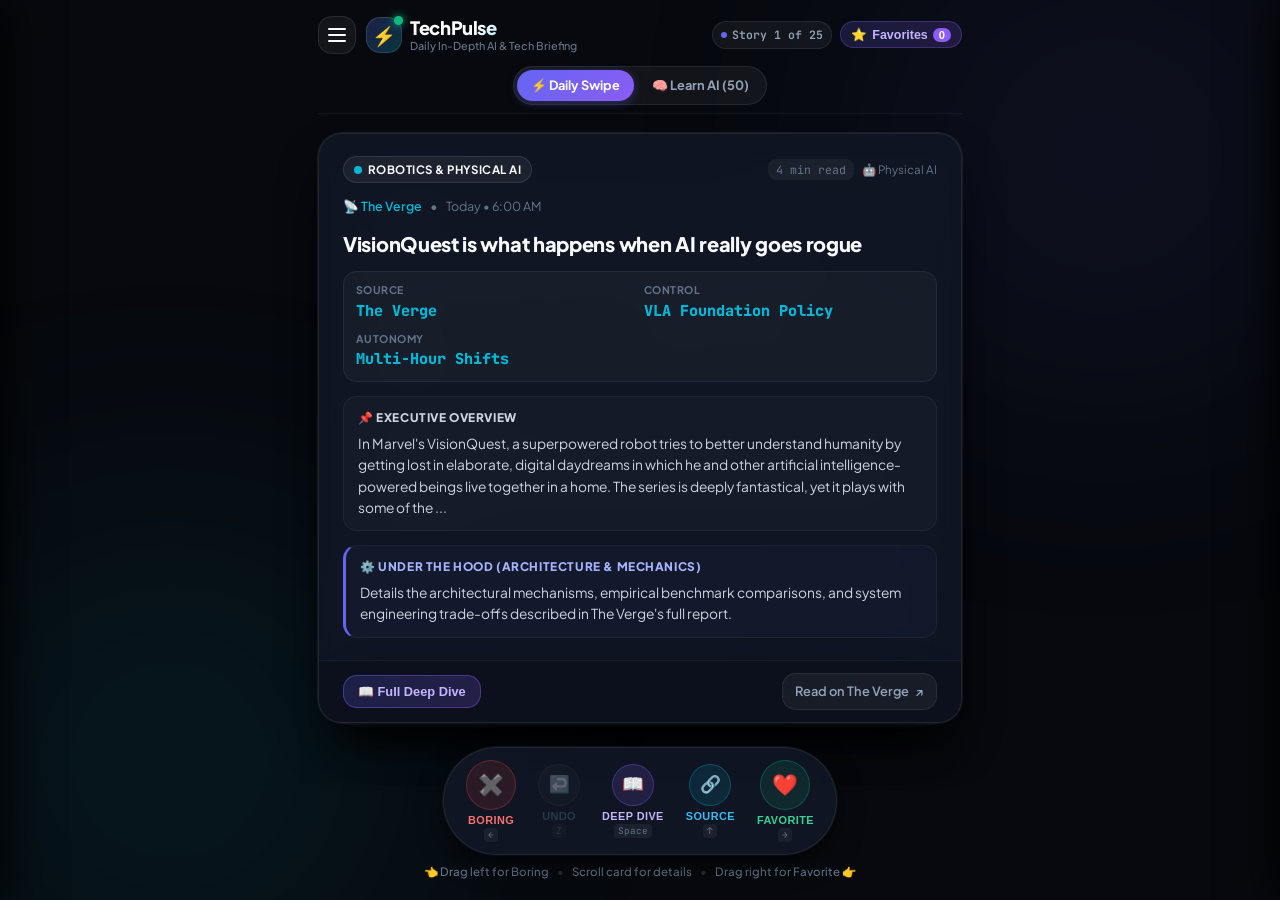
==== commit 1b72931c: "Add interactive visual architecture flowcharts to all 50 Learn AI topics and daily news briefings" ====
--- a/index.html
+++ b/index.html
@@ -439,6 +439,7 @@
   <div class="toast-container" id="toastContainer"></div>
 
   <script src="session.js"></script>
+  <script src="diagrams.js"></script>
   <script src="app.js"></script>
 </body>
 </html>
--- a/styles.css
+++ b/styles.css
@@ -1919,6 +1919,280 @@
   display: none !important;
 }
 
+/* ==========================================================================
+   Interactive System Flowcharts & Visual Architecture Diagrams
+   ========================================================================== */
+
+.flowchart-container {
+  background: linear-gradient(145deg, rgba(17, 24, 39, 0.85), rgba(10, 14, 26, 0.95));
+  border: 1px solid rgba(255, 255, 255, 0.09);
+  border-radius: var(--radius-lg);
+  padding: 16px 18px;
+  margin: 14px 0;
+  box-shadow: 0 10px 30px rgba(0, 0, 0, 0.35);
+  display: flex;
+  flex-direction: column;
+  gap: 12px;
+}
+
+.flowchart-container.compact {
+  padding: 12px 14px;
+  margin: 10px 0;
+}
+
+.flowchart-header {
+  display: flex;
+  align-items: center;
+  justify-content: space-between;
+  gap: 10px;
+  border-bottom: 1px solid rgba(255, 255, 255, 0.06);
+  padding-bottom: 10px;
+}
+
+.flowchart-title-group {
+  display: flex;
+  align-items: center;
+  gap: 10px;
+}
+
+.flowchart-header-icon {
+  font-size: 1.3rem;
+}
+
+.flowchart-title {
+  font-size: 0.95rem;
+  font-weight: 800;
+  color: #fff;
+  letter-spacing: -0.01em;
+}
+
+.flowchart-subtitle {
+  font-size: 0.72rem;
+  color: var(--text-muted);
+}
+
+.flowchart-badge {
+  font-size: 0.68rem;
+  font-weight: 700;
+  font-family: var(--font-mono);
+  background: rgba(99, 102, 241, 0.15);
+  color: #a5b4fc;
+  border: 1px solid rgba(99, 102, 241, 0.35);
+  padding: 3px 8px;
+  border-radius: var(--radius-full);
+  white-space: nowrap;
+}
+
+.flowchart-track-wrapper {
+  overflow-x: auto;
+  padding: 8px 4px;
+  scrollbar-width: thin;
+  scrollbar-color: rgba(255, 255, 255, 0.12) transparent;
+}
+
+.flowchart-track-wrapper::-webkit-scrollbar {
+  height: 4px;
+}
+
+.flowchart-track-wrapper::-webkit-scrollbar-thumb {
+  background: rgba(255, 255, 255, 0.12);
+  border-radius: 4px;
+}
+
+.flowchart-track {
+  display: flex;
+  align-items: stretch;
+  gap: 8px;
+  min-width: min-content;
+}
+
+.flow-node {
+  background: rgba(255, 255, 255, 0.03);
+  border: 1px solid rgba(255, 255, 255, 0.1);
+  border-radius: var(--radius-md);
+  padding: 12px 14px;
+  min-width: 170px;
+  max-width: 220px;
+  display: flex;
+  flex-direction: column;
+  gap: 6px;
+  transition: all 0.22s ease;
+  cursor: pointer;
+  outline: none;
+}
+
+.flow-node:hover,
+.flow-node:focus-visible {
+  transform: translateY(-2px);
+  background: rgba(255, 255, 255, 0.06);
+}
+
+.flow-type-input {
+  border-left: 3px solid var(--accent-cyan);
+}
+.flow-type-input:hover {
+  box-shadow: 0 4px 18px rgba(6, 182, 212, 0.25);
+}
+
+.flow-type-process {
+  border-left: 3px solid var(--accent-indigo);
+}
+.flow-type-process:hover {
+  box-shadow: 0 4px 18px rgba(99, 102, 241, 0.25);
+}
+
+.flow-type-operation {
+  border-left: 3px solid var(--accent-purple);
+}
+.flow-type-operation:hover {
+  box-shadow: 0 4px 18px rgba(168, 85, 247, 0.25);
+}
+
+.flow-type-decision {
+  border-left: 3px solid var(--accent-amber);
+}
+.flow-type-decision:hover {
+  box-shadow: 0 4px 18px rgba(245, 158, 11, 0.25);
+}
+
+.flow-type-output {
+  border-left: 3px solid var(--accent-emerald);
+}
+.flow-type-output:hover {
+  box-shadow: 0 4px 18px rgba(16, 185, 129, 0.25);
+}
+
+.flow-node-badge-row {
+  display: flex;
+  align-items: center;
+  justify-content: space-between;
+  gap: 6px;
+}
+
+.flow-step-pill {
+  font-size: 0.64rem;
+  font-family: var(--font-mono);
+  font-weight: 700;
+  color: var(--text-muted);
+  text-transform: uppercase;
+}
+
+.flow-tag {
+  font-size: 0.62rem;
+  font-weight: 600;
+  color: #94a3b8;
+  background: rgba(255, 255, 255, 0.05);
+  padding: 1px 5px;
+  border-radius: var(--radius-sm);
+}
+
+.flow-node-title {
+  font-size: 0.85rem;
+  font-weight: 700;
+  color: var(--text-primary);
+  line-height: 1.25;
+}
+
+.flow-node-desc {
+  font-size: 0.72rem;
+  color: #cbd5e1;
+  line-height: 1.45;
+}
+
+.flow-metric-badge {
+  display: inline-flex;
+  align-items: center;
+  gap: 4px;
+  background: rgba(0, 0, 0, 0.35);
+  border: 1px solid rgba(255, 255, 255, 0.08);
+  padding: 3px 6px;
+  border-radius: 4px;
+  margin-top: 2px;
+}
+
+.flow-metric-badge .metric-icon {
+  font-size: 0.7rem;
+}
+
+.flow-metric-badge .metric-text {
+  font-size: 0.68rem;
+  font-family: var(--font-mono);
+  font-weight: 700;
+  color: var(--accent-cyan);
+}
+
+/* Connector Arrows */
+.flow-connector {
+  display: flex;
+  align-items: center;
+  gap: 2px;
+  flex-shrink: 0;
+  color: var(--accent-cyan);
+  padding: 0 2px;
+}
+
+.flow-line {
+  position: relative;
+  width: 22px;
+  height: 2px;
+  background: linear-gradient(90deg, rgba(6, 182, 212, 0.4), rgba(99, 102, 241, 0.8));
+  display: flex;
+  align-items: center;
+  justify-content: center;
+}
+
+.flow-pulse-dot {
+  width: 6px;
+  height: 6px;
+  border-radius: 50%;
+  background-color: var(--accent-cyan);
+  box-shadow: 0 0 8px var(--accent-cyan);
+  animation: pulse-flow 1.8s infinite ease-in-out;
+}
+
+@keyframes pulse-flow {
+  0% { transform: translateX(-8px) scale(0.8); opacity: 0.3; }
+  50% { transform: translateX(0px) scale(1.3); opacity: 1; filter: drop-shadow(0 0 6px var(--accent-cyan)); }
+  100% { transform: translateX(8px) scale(0.8); opacity: 0.3; }
+}
+
+.flow-arrow-head {
+  font-size: 0.65rem;
+  color: var(--accent-indigo);
+  margin-left: -2px;
+}
+
+.flowchart-footer-hint {
+  font-size: 0.68rem;
+  color: var(--text-muted);
+  text-align: right;
+  font-style: italic;
+}
+
+/* Flowchart view toggle button on card */
+.view-diagram-btn {
+  display: inline-flex;
+  align-items: center;
+  gap: 6px;
+  background: rgba(99, 102, 241, 0.12);
+  border: 1px solid rgba(99, 102, 241, 0.28);
+  color: #c4b5fd;
+  font-size: 0.76rem;
+  font-weight: 700;
+  padding: 6px 12px;
+  border-radius: var(--radius-md);
+  cursor: pointer;
+  transition: all 0.2s ease;
+  width: fit-content;
+}
+
+.view-diagram-btn:hover {
+  background: rgba(99, 102, 241, 0.22);
+  border-color: rgba(99, 102, 241, 0.5);
+  color: #fff;
+  transform: translateY(-1px);
+}
+
 /* Responsive adjust for mobile */
 @media (max-width: 640px) {
   .app-container {
@@ -2044,4 +2318,51 @@
   .guide-grid {
     grid-template-columns: 1fr;
   }
-}
+
+  /* Mobile Flowchart adjustments */
+  .flowchart-container {
+    padding: 12px 14px;
+    margin: 10px 0;
+  }
+
+  .flowchart-track {
+    flex-direction: column;
+    align-items: stretch;
+    gap: 6px;
+    width: 100%;
+  }
+
+  .flow-node {
+    min-width: 0;
+    max-width: 100%;
+    width: 100%;
+  }
+
+  .flow-connector {
+    flex-direction: column;
+    height: 18px;
+    align-self: center;
+    margin: 2px 0;
+  }
+
+  .flow-line {
+    width: 2px;
+    height: 12px;
+  }
+
+  .flow-pulse-dot {
+    animation: pulse-flow-v 1.8s infinite ease-in-out;
+  }
+
+  @keyframes pulse-flow-v {
+    0% { transform: translateY(-5px) scale(0.8); opacity: 0.3; }
+    50% { transform: translateY(0px) scale(1.3); opacity: 1; filter: drop-shadow(0 0 6px var(--accent-cyan)); }
+    100% { transform: translateY(5px) scale(0.8); opacity: 0.3; }
+  }
+
+  .flow-arrow-head {
+    transform: rotate(90deg);
+    margin-left: 0;
+    margin-top: -2px;
+  }
+}
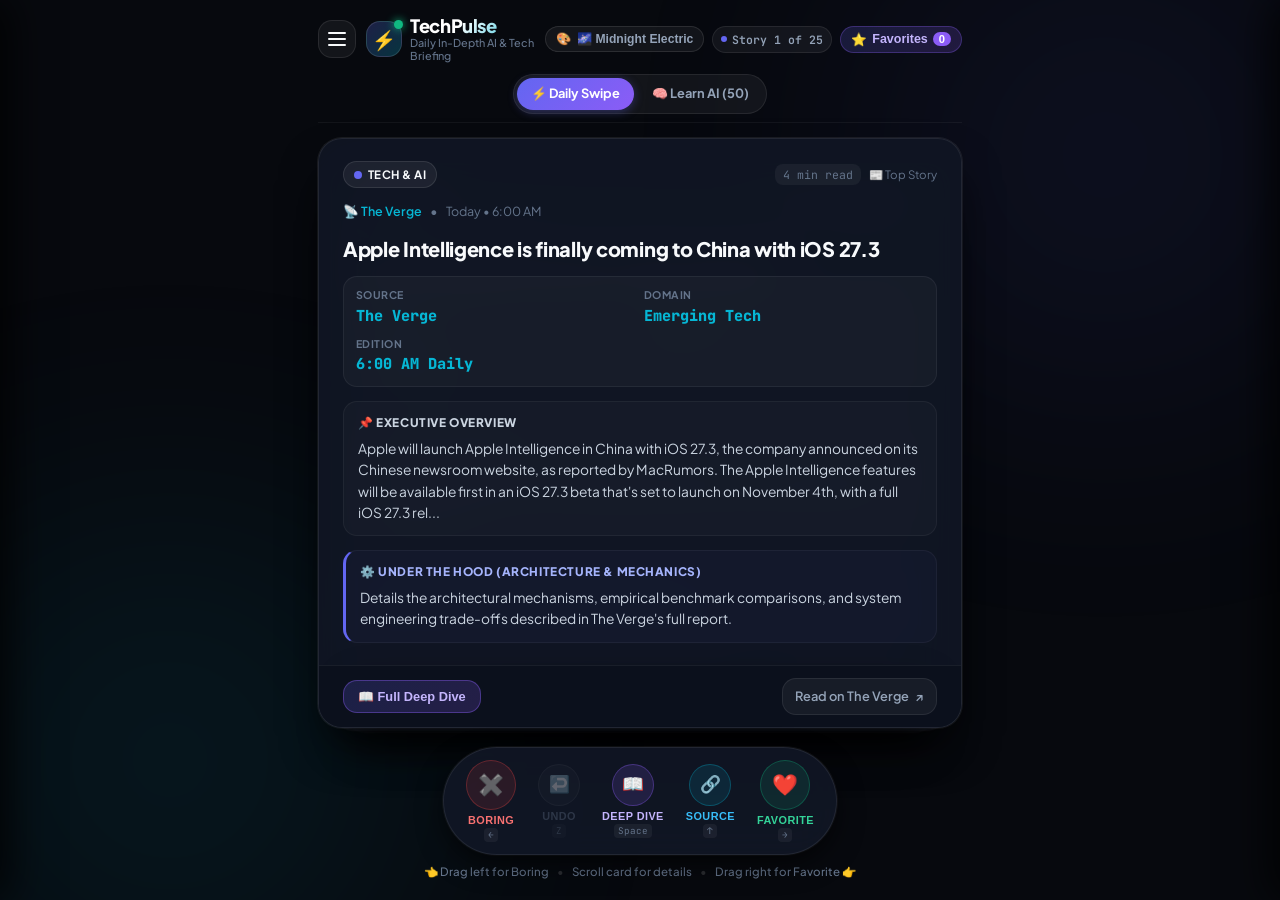
==== commit f537a6e2: "Add 7 dynamic color combination themes with zero-flash switching and UI controls" ====
--- a/index.html
+++ b/index.html
@@ -16,6 +16,8 @@
   <link href="https://fonts.googleapis.com/css2?family=Plus+Jakarta+Sans:wght@400;500;600;700;800&family=JetBrains+Mono:wght@400;500;600;700&display=swap" rel="stylesheet">
   <link rel="stylesheet" href="styles.css">
   <link rel="stylesheet" href="learn.css">
+  <!-- Dynamic Theme Initializer (prevents flash) -->
+  <script src="theme.js"></script>
 </head>
 <body>
   <!-- Ambient background glow elements -->
@@ -45,6 +47,12 @@
         </div>
 
         <div class="header-right">
+          <!-- Quick Theme Switcher Pill -->
+          <button id="themeToggleBtn" class="theme-pill-btn" aria-label="Change Theme" title="Choose Color Theme">
+            <span>🎨</span>
+            <span id="currentThemeLabel">Midnight</span>
+          </button>
+
           <!-- Story counter pill -->
           <div class="deck-counter-badge" id="deckCounter">
             <span class="counter-dot"></span>
@@ -231,6 +239,12 @@
           <span class="item-title">Career Learning Roadmaps</span>
         </a>
 
+        <!-- 🎨 Color Theme Switcher in Drawer -->
+        <div class="drawer-section-label">🎨 Color Theme</div>
+        <div class="drawer-theme-grid" id="drawerThemeGrid">
+          <!-- Populated by theme.js -->
+        </div>
+
         <div class="drawer-section-label">Controls & Preferences</div>
         <button class="drawer-nav-item" id="menuFavoritesBtn">
           <span class="item-icon">⭐️</span>
@@ -435,6 +449,26 @@
     </div>
   </dialog>
 
+  <!-- 🎨 Visual Theme Selection Dialog -->
+  <dialog class="theme-picker-dialog" id="themeDialog">
+    <div class="theme-dialog-box">
+      <div class="dialog-header">
+        <div class="dialog-title-group" style="display: flex; align-items: center; gap: 8px;">
+          <span style="font-size: 1.3rem;">🎨</span>
+          <h3>Choose Visual Color Theme</h3>
+        </div>
+        <button class="dialog-close-btn" id="closeThemeBtn">✕</button>
+      </div>
+      <p style="font-size: 0.78rem; color: var(--text-muted); margin-top: -8px; margin-bottom: 8px;">
+        Personalize your reading experience. Themes dynamically adapt cards, glowing ambient effects, flowcharts, and navigation.
+      </p>
+
+      <div class="theme-grid" id="modalThemeGrid">
+        <!-- Rendered dynamically by TechPulseTheme -->
+      </div>
+    </div>
+  </dialog>
+
   <!-- Toast notification container -->
   <div class="toast-container" id="toastContainer"></div>
 
--- a/styles.css
+++ b/styles.css
@@ -2,7 +2,7 @@
    TechPulse - Modern Tinder-style In-Depth Tech & AI News Swipe Web App
    ========================================================================== */
 
-:root {
+:root, [data-theme="midnight"] {
   --bg-primary: #07090e;
   --bg-secondary: #0f1422;
   --bg-card: rgba(16, 22, 36, 0.94);
@@ -20,6 +20,9 @@
   --accent-rose: #f43f5e;
   --accent-amber: #f59e0b;
   
+  --glow-1-color: #6366f1;
+  --glow-2-color: #06b6d4;
+  
   --color-like: #10b981;
   --color-like-glow: rgba(16, 185, 129, 0.35);
   --color-pass: #ef4444;
@@ -37,6 +40,138 @@
   --shadow-dock: 0 10px 30px -5px rgba(0, 0, 0, 0.8), 0 0 0 1px rgba(255, 255, 255, 0.06);
 }
 
+/* 2. Neo Cyberpunk (Vibrant Violet, Neon Magenta & Mint) */
+[data-theme="cyberpunk"] {
+  --bg-primary: #090614;
+  --bg-secondary: #130a24;
+  --bg-card: rgba(23, 14, 42, 0.94);
+  --bg-card-border: rgba(236, 72, 153, 0.22);
+  --bg-card-border-hover: rgba(236, 72, 153, 0.55);
+  --text-primary: #fdf4ff;
+  --text-secondary: #d8b4fe;
+  --text-muted: #a855f7;
+  --accent-cyan: #00f2fe;
+  --accent-indigo: #d946ef;
+  --accent-purple: #ec4899;
+  --accent-emerald: #00f5a0;
+  --accent-rose: #f43f5e;
+  --accent-amber: #facc15;
+  --glow-1-color: #d946ef;
+  --glow-2-color: #00f2fe;
+  --shadow-card: 0 25px 50px -15px rgba(0, 0, 0, 0.85), 0 0 0 1px rgba(236, 72, 153, 0.22);
+  --shadow-dock: 0 10px 30px -5px rgba(0, 0, 0, 0.85), 0 0 0 1px rgba(217, 70, 239, 0.25);
+}
+
+/* 3. Sunset Mirage (Deep Plum, Radiant Coral Rose & Warm Amber) */
+[data-theme="sunset"] {
+  --bg-primary: #0f070a;
+  --bg-secondary: #1c0c14;
+  --bg-card: rgba(30, 14, 22, 0.94);
+  --bg-card-border: rgba(244, 63, 94, 0.22);
+  --bg-card-border-hover: rgba(244, 63, 94, 0.55);
+  --text-primary: #fff1f2;
+  --text-secondary: #fca5a5;
+  --text-muted: #e11d48;
+  --accent-cyan: #fb923c;
+  --accent-indigo: #f43f5e;
+  --accent-purple: #fb7185;
+  --accent-emerald: #10b981;
+  --accent-rose: #e11d48;
+  --accent-amber: #f59e0b;
+  --glow-1-color: #f43f5e;
+  --glow-2-color: #fb923c;
+  --shadow-card: 0 25px 50px -15px rgba(0, 0, 0, 0.85), 0 0 0 1px rgba(244, 63, 94, 0.22);
+  --shadow-dock: 0 10px 30px -5px rgba(0, 0, 0, 0.85), 0 0 0 1px rgba(244, 63, 94, 0.25);
+}
+
+/* 4. Nordic Aurora (Deep Forest with Glowing Emerald & Arctic Teal) */
+[data-theme="emerald"] {
+  --bg-primary: #040e0a;
+  --bg-secondary: #091a13;
+  --bg-card: rgba(10, 30, 22, 0.94);
+  --bg-card-border: rgba(16, 185, 129, 0.22);
+  --bg-card-border-hover: rgba(16, 185, 129, 0.55);
+  --text-primary: #ecfdf5;
+  --text-secondary: #a7f3d0;
+  --text-muted: #059669;
+  --accent-cyan: #2dd4bf;
+  --accent-indigo: #10b981;
+  --accent-purple: #059669;
+  --accent-emerald: #34d399;
+  --accent-rose: #f43f5e;
+  --accent-amber: #a3e635;
+  --glow-1-color: #10b981;
+  --glow-2-color: #2dd4bf;
+  --shadow-card: 0 25px 50px -15px rgba(0, 0, 0, 0.85), 0 0 0 1px rgba(16, 185, 129, 0.22);
+  --shadow-dock: 0 10px 30px -5px rgba(0, 0, 0, 0.85), 0 0 0 1px rgba(16, 185, 129, 0.25);
+}
+
+/* 5. Deep Cobalt (Linear / Vercel Dark Royal Navy & Ice Blue) */
+[data-theme="cobalt"] {
+  --bg-primary: #060b18;
+  --bg-secondary: #0b152d;
+  --bg-card: rgba(13, 24, 48, 0.94);
+  --bg-card-border: rgba(59, 130, 246, 0.22);
+  --bg-card-border-hover: rgba(59, 130, 246, 0.55);
+  --text-primary: #f0f9ff;
+  --text-secondary: #bae6fd;
+  --text-muted: #0284c7;
+  --accent-cyan: #38bdf8;
+  --accent-indigo: #3b82f6;
+  --accent-purple: #2563eb;
+  --accent-emerald: #10b981;
+  --accent-rose: #f43f5e;
+  --accent-amber: #f59e0b;
+  --glow-1-color: #3b82f6;
+  --glow-2-color: #38bdf8;
+  --shadow-card: 0 25px 50px -15px rgba(0, 0, 0, 0.85), 0 0 0 1px rgba(59, 130, 246, 0.22);
+  --shadow-dock: 0 10px 30px -5px rgba(0, 0, 0, 0.85), 0 0 0 1px rgba(59, 130, 246, 0.25);
+}
+
+/* 6. OLED Pure Black (Monochrome Titanium Minimalist) */
+[data-theme="obsidian"] {
+  --bg-primary: #000000;
+  --bg-secondary: #0b0b0e;
+  --bg-card: rgba(16, 16, 20, 0.96);
+  --bg-card-border: rgba(255, 255, 255, 0.14);
+  --bg-card-border-hover: rgba(255, 255, 255, 0.4);
+  --text-primary: #ffffff;
+  --text-secondary: #cbd5e1;
+  --text-muted: #64748b;
+  --accent-cyan: #e2e8f0;
+  --accent-indigo: #ffffff;
+  --accent-purple: #94a3b8;
+  --accent-emerald: #34d399;
+  --accent-rose: #f43f5e;
+  --accent-amber: #fbbf24;
+  --glow-1-color: rgba(255, 255, 255, 0.08);
+  --glow-2-color: rgba(255, 255, 255, 0.05);
+  --shadow-card: 0 25px 50px -15px rgba(0, 0, 0, 0.95), 0 0 0 1px rgba(255, 255, 255, 0.12);
+  --shadow-dock: 0 10px 30px -5px rgba(0, 0, 0, 0.95), 0 0 0 1px rgba(255, 255, 255, 0.1);
+}
+
+/* 7. Solar Daylight (Crisp High-Contrast Light Mode) */
+[data-theme="solar"] {
+  --bg-primary: #f8fafc;
+  --bg-secondary: #edf2f7;
+  --bg-card: rgba(255, 255, 255, 0.96);
+  --bg-card-border: rgba(0, 0, 0, 0.1);
+  --bg-card-border-hover: rgba(79, 70, 229, 0.4);
+  --text-primary: #0f172a;
+  --text-secondary: #334155;
+  --text-muted: #64748b;
+  --accent-cyan: #0284c7;
+  --accent-indigo: #4f46e5;
+  --accent-purple: #7c3aed;
+  --accent-emerald: #059669;
+  --accent-rose: #e11d48;
+  --accent-amber: #d97706;
+  --glow-1-color: rgba(79, 70, 229, 0.12);
+  --glow-2-color: rgba(2, 132, 199, 0.12);
+  --shadow-card: 0 20px 45px -10px rgba(0, 0, 0, 0.12), 0 0 0 1px rgba(0, 0, 0, 0.06);
+  --shadow-dock: 0 10px 30px -5px rgba(0, 0, 0, 0.12), 0 0 0 1px rgba(0, 0, 0, 0.06);
+}
+
 *, *::before, *::after {
   box-sizing: border-box;
   margin: 0;
@@ -54,6 +189,7 @@
   position: relative;
   line-height: 1.5;
   -webkit-font-smoothing: antialiased;
+  transition: background-color 0.3s ease, color 0.3s ease;
 }
 
 /* Background Ambient Glows */
@@ -64,12 +200,13 @@
   pointer-events: none;
   z-index: 0;
   opacity: 0.22;
+  transition: background 0.4s ease;
 }
 
 .glow-1 {
   width: 550px;
   height: 550px;
-  background: radial-gradient(circle, var(--accent-indigo) 0%, transparent 70%);
+  background: radial-gradient(circle, var(--glow-1-color, var(--accent-indigo)) 0%, transparent 70%);
   top: -120px;
   right: -100px;
 }
@@ -77,7 +214,7 @@
 .glow-2 {
   width: 580px;
   height: 580px;
-  background: radial-gradient(circle, var(--accent-cyan) 0%, transparent 70%);
+  background: radial-gradient(circle, var(--glow-2-color, var(--accent-cyan)) 0%, transparent 70%);
   bottom: -150px;
   left: -120px;
 }
@@ -1851,6 +1988,155 @@
 }
 
 /* ==========================================================================
+   Theme Selector Cards & Picker Grid
+   ========================================================================== */
+
+.theme-picker-dialog {
+  border: none;
+  border-radius: var(--radius-lg);
+  background: transparent;
+  padding: 0;
+  max-width: 580px;
+  width: 92%;
+  margin: auto;
+  box-shadow: 0 25px 60px -10px rgba(0, 0, 0, 0.9);
+}
+
+.theme-picker-dialog::backdrop {
+  background: rgba(0, 0, 0, 0.75);
+  backdrop-filter: blur(8px);
+  -webkit-backdrop-filter: blur(8px);
+}
+
+.theme-dialog-box {
+  background: var(--bg-card);
+  border: 1px solid var(--bg-card-border);
+  border-radius: var(--radius-lg);
+  padding: 22px;
+  color: var(--text-primary);
+  max-height: 85vh;
+  overflow-y: auto;
+  display: flex;
+  flex-direction: column;
+  gap: 16px;
+}
+
+.theme-grid {
+  display: grid;
+  grid-template-columns: repeat(auto-fill, minmax(220px, 1fr));
+  gap: 10px;
+}
+
+.drawer-theme-grid {
+  display: grid;
+  grid-template-columns: 1fr 1fr;
+  gap: 8px;
+  padding: 2px 0;
+}
+
+.theme-card-option {
+  display: flex;
+  flex-direction: column;
+  gap: 6px;
+  background: rgba(255, 255, 255, 0.03);
+  border: 1px solid rgba(255, 255, 255, 0.08);
+  border-radius: var(--radius-md);
+  padding: 10px 12px;
+  cursor: pointer;
+  transition: all 0.22s ease;
+  text-align: left;
+  width: 100%;
+  color: inherit;
+  outline: none;
+}
+
+.theme-card-option:hover,
+.theme-card-option:focus-visible {
+  transform: translateY(-2px);
+  background: rgba(255, 255, 255, 0.07);
+  border-color: rgba(255, 255, 255, 0.2);
+}
+
+.theme-card-option.active {
+  border-color: var(--accent-indigo);
+  background: rgba(99, 102, 241, 0.12);
+  box-shadow: 0 0 16px rgba(99, 102, 241, 0.25);
+}
+
+.theme-card-top {
+  display: flex;
+  align-items: center;
+  justify-content: space-between;
+  gap: 8px;
+  width: 100%;
+}
+
+.theme-icon {
+  font-size: 1.15rem;
+}
+
+.theme-swatches-group {
+  display: flex;
+  align-items: center;
+  gap: 4px;
+}
+
+.theme-swatch {
+  width: 13px;
+  height: 13px;
+  border-radius: 50%;
+  border: 1px solid rgba(255, 255, 255, 0.3);
+  box-shadow: 0 1px 3px rgba(0, 0, 0, 0.4);
+}
+
+.theme-active-tag {
+  font-size: 0.6rem;
+  font-weight: 700;
+  color: #fff;
+  background: var(--accent-indigo);
+  padding: 2px 7px;
+  border-radius: var(--radius-full);
+  text-transform: uppercase;
+  letter-spacing: 0.04em;
+}
+
+.theme-name {
+  font-size: 0.84rem;
+  font-weight: 700;
+  color: var(--text-primary);
+  line-height: 1.2;
+}
+
+.theme-sub {
+  font-size: 0.68rem;
+  color: var(--text-muted);
+  line-height: 1.35;
+}
+
+/* Quick Theme Button in Header & Drawer */
+.theme-pill-btn {
+  display: inline-flex;
+  align-items: center;
+  gap: 6px;
+  background: rgba(255, 255, 255, 0.05);
+  border: 1px solid rgba(255, 255, 255, 0.1);
+  color: var(--text-secondary);
+  font-size: 0.76rem;
+  font-weight: 600;
+  padding: 5px 10px;
+  border-radius: var(--radius-full);
+  cursor: pointer;
+  transition: all 0.2s ease;
+  white-space: nowrap;
+}
+
+.theme-pill-btn:hover {
+  background: rgba(255, 255, 255, 0.12);
+  color: var(--text-primary);
+  border-color: rgba(255, 255, 255, 0.2);
+}
+
+/* ==========================================================================
    Loading Spinner & Toasts
    ========================================================================== */
 
--- a/learn.css
+++ b/learn.css
@@ -152,8 +152,8 @@
 
 /* Mastery Progress Tracker */
 .mastery-tracker-box {
-  background: rgba(18, 24, 39, 0.75);
-  border: 1px solid rgba(255, 255, 255, 0.08);
+  background: var(--bg-card);
+  border: 1px solid var(--bg-card-border);
   border-radius: var(--radius-md);
   padding: 12px 18px;
   backdrop-filter: blur(16px);
@@ -728,11 +728,11 @@
 }
 
 .topic-card {
-  background: rgba(18, 24, 39, 0.85);
-  border: 1px solid rgba(255, 255, 255, 0.08);
+  background: var(--bg-card);
+  border: 1px solid var(--bg-card-border);
   border-radius: var(--radius-md);
   padding: 20px;
-  transition: border-color 0.2s ease, transform 0.2s ease, box-shadow 0.2s ease;
+  transition: border-color 0.2s ease, transform 0.2s ease, box-shadow 0.2s ease, background 0.3s ease;
   display: flex;
   flex-direction: column;
   gap: 12px;
